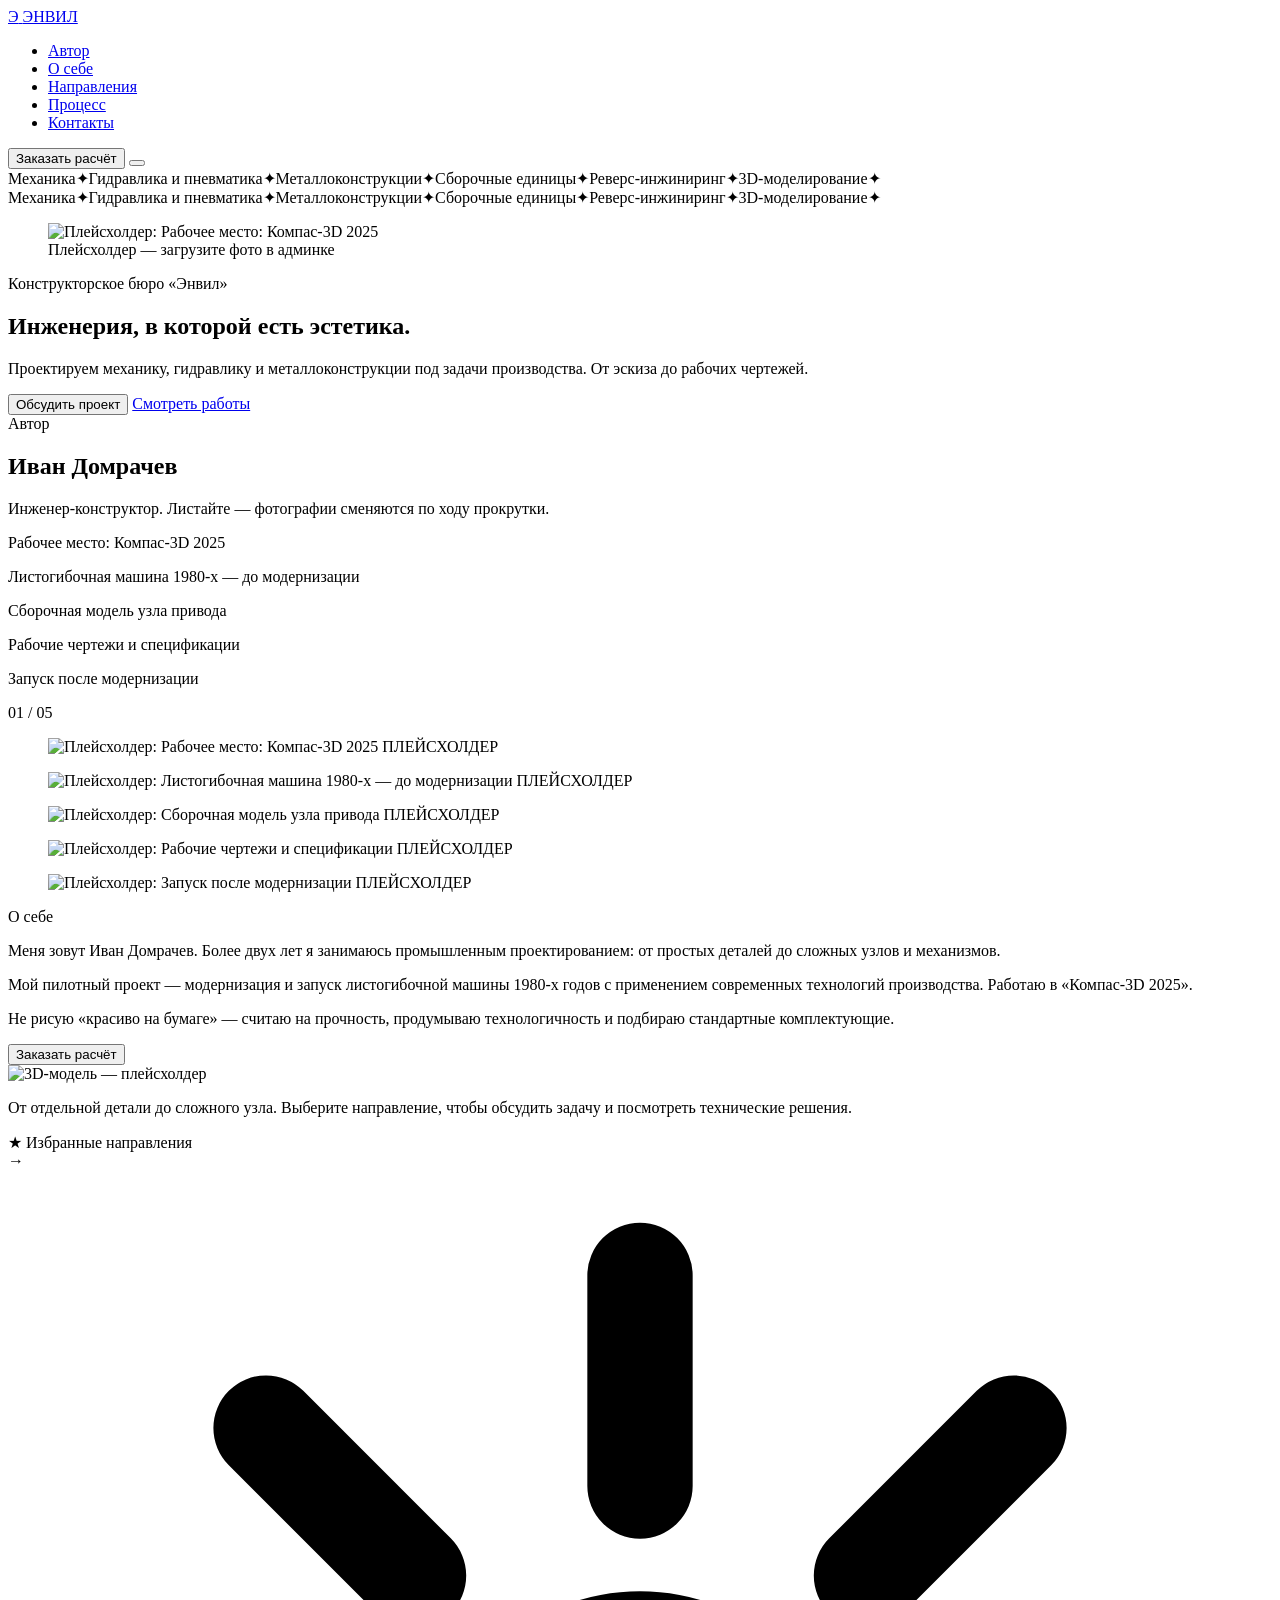
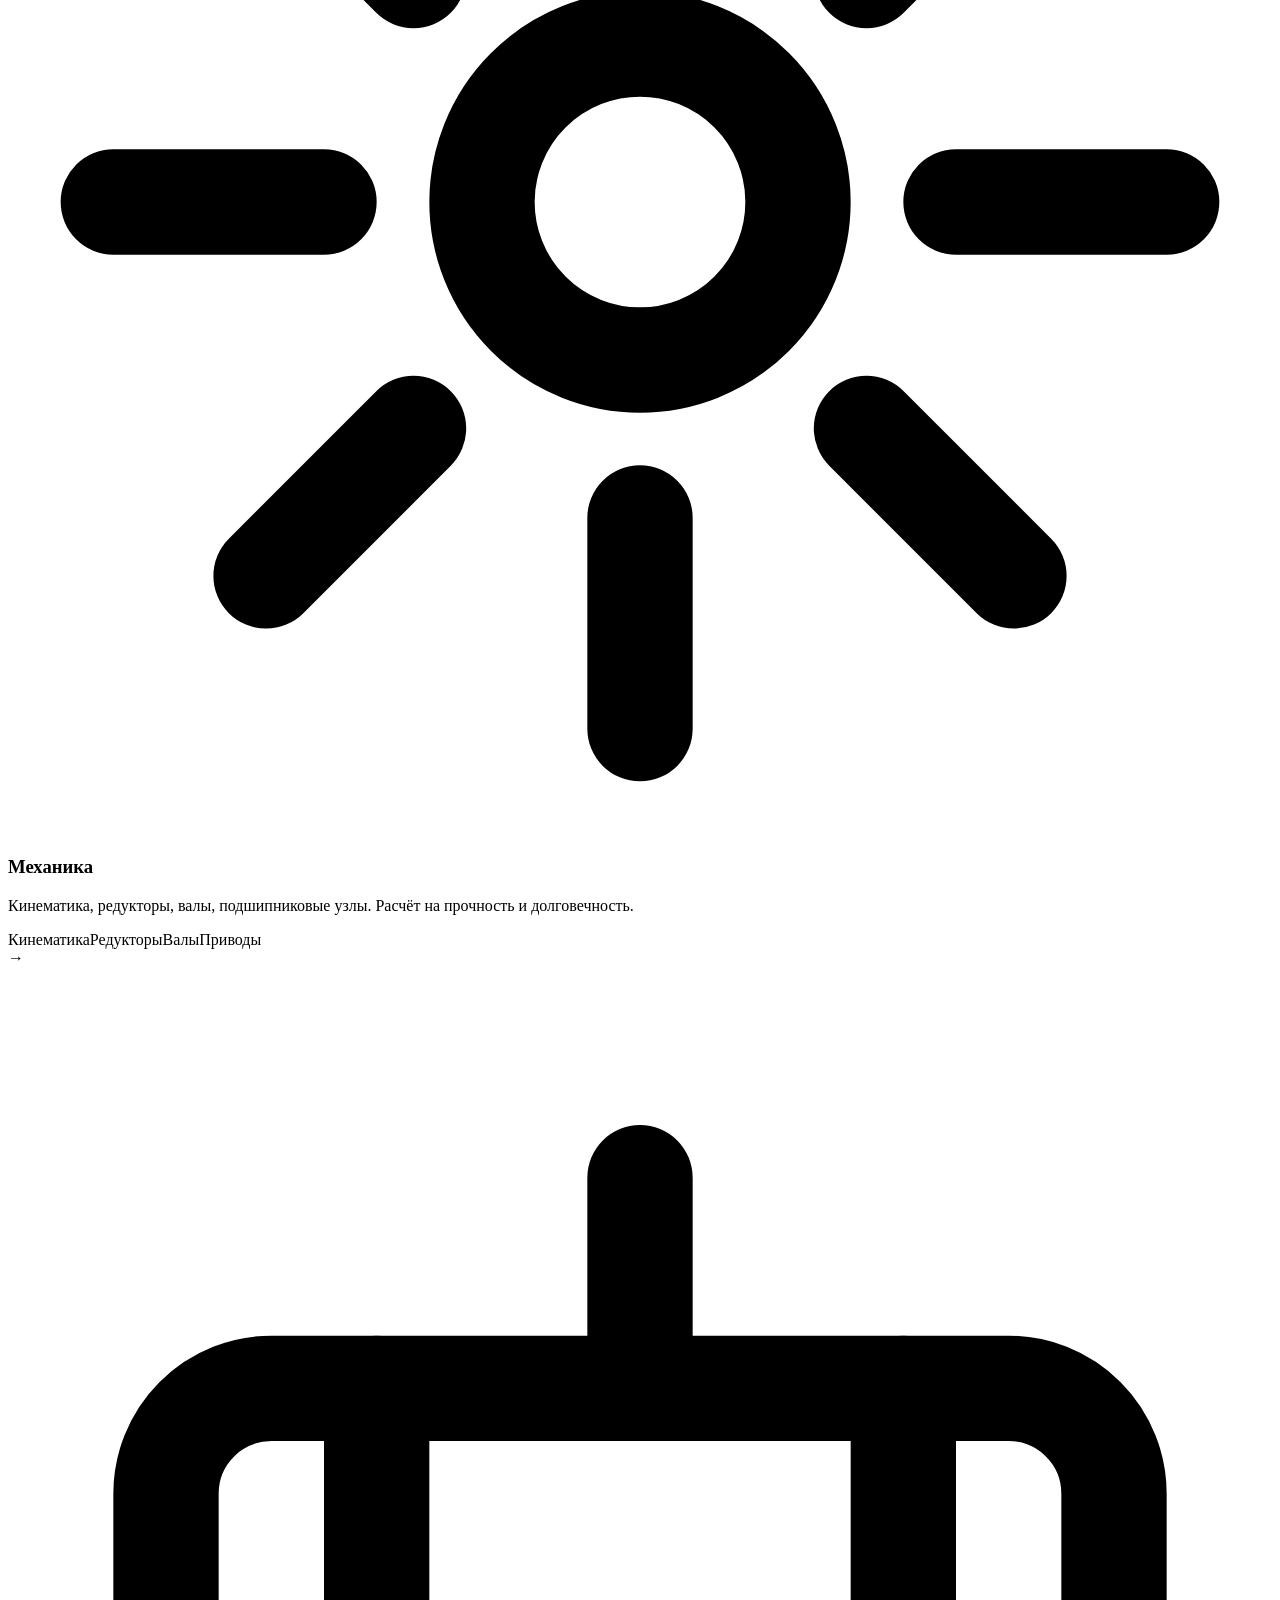
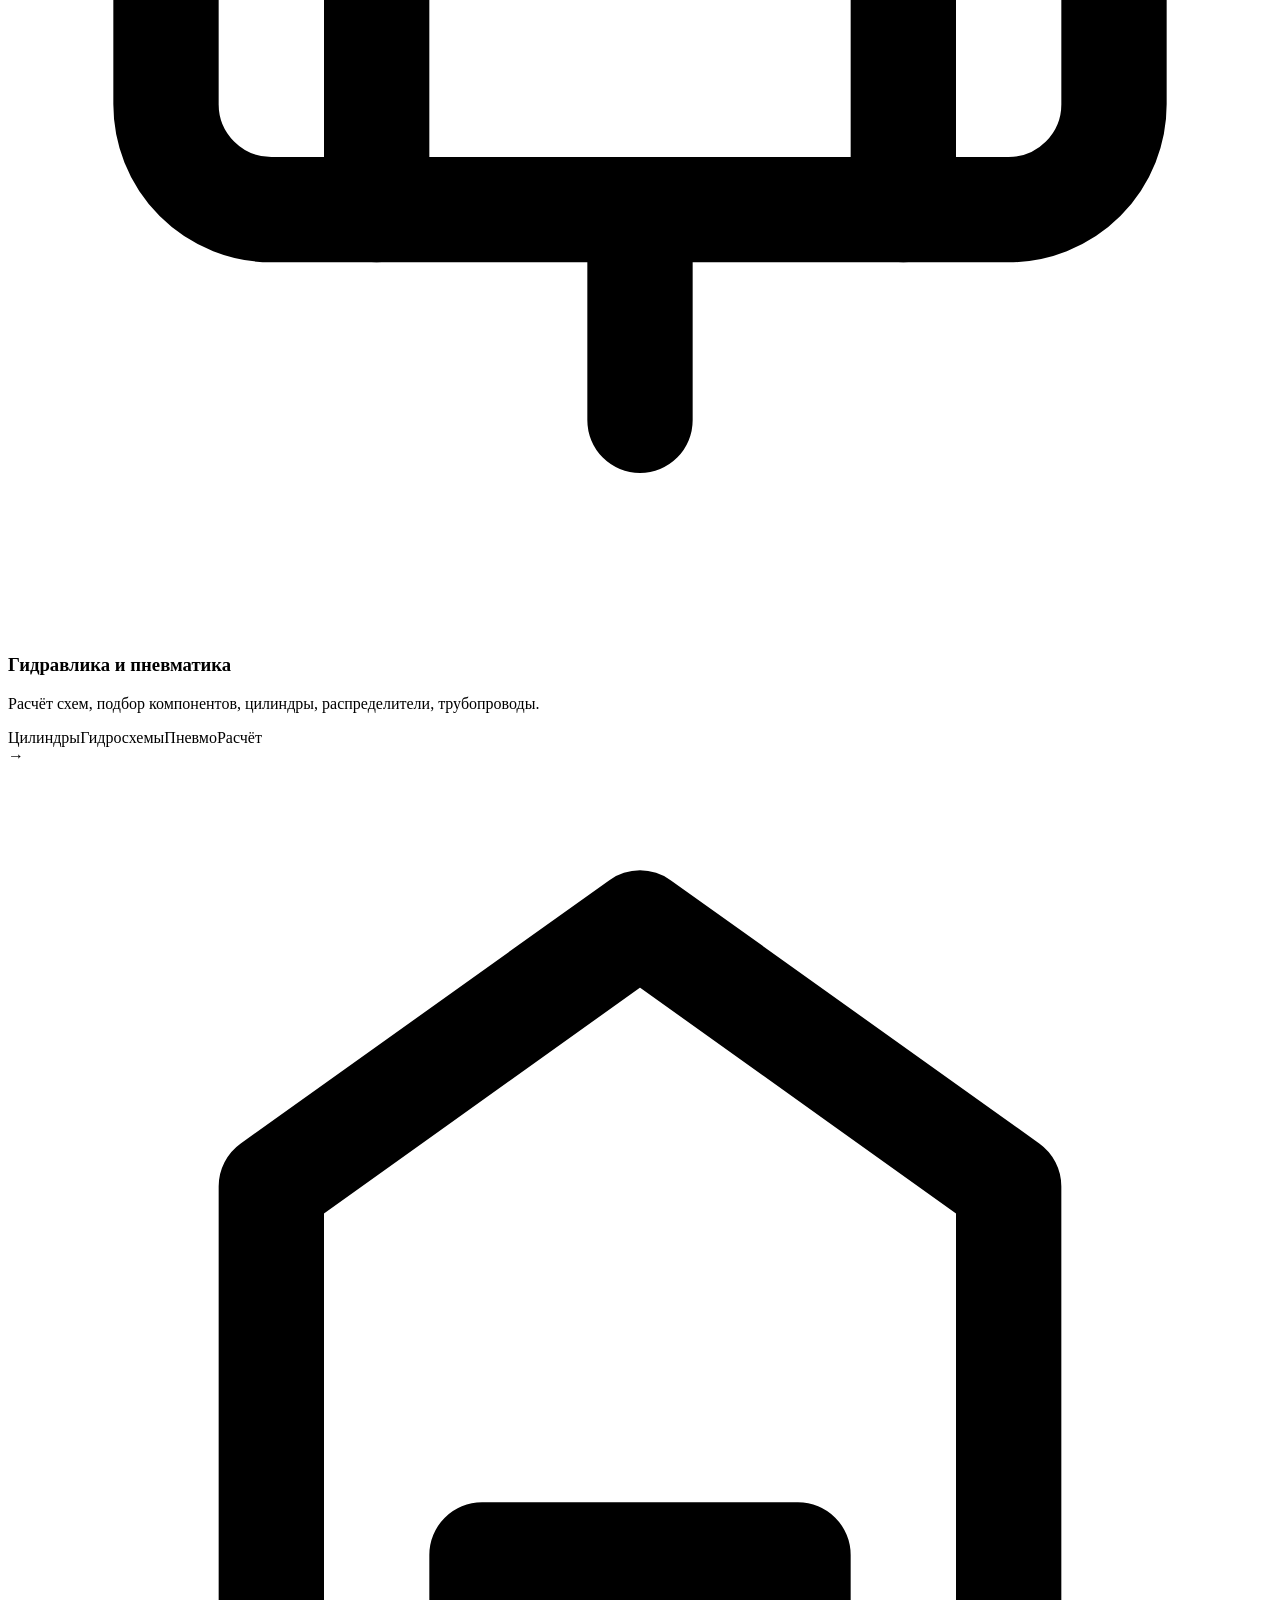
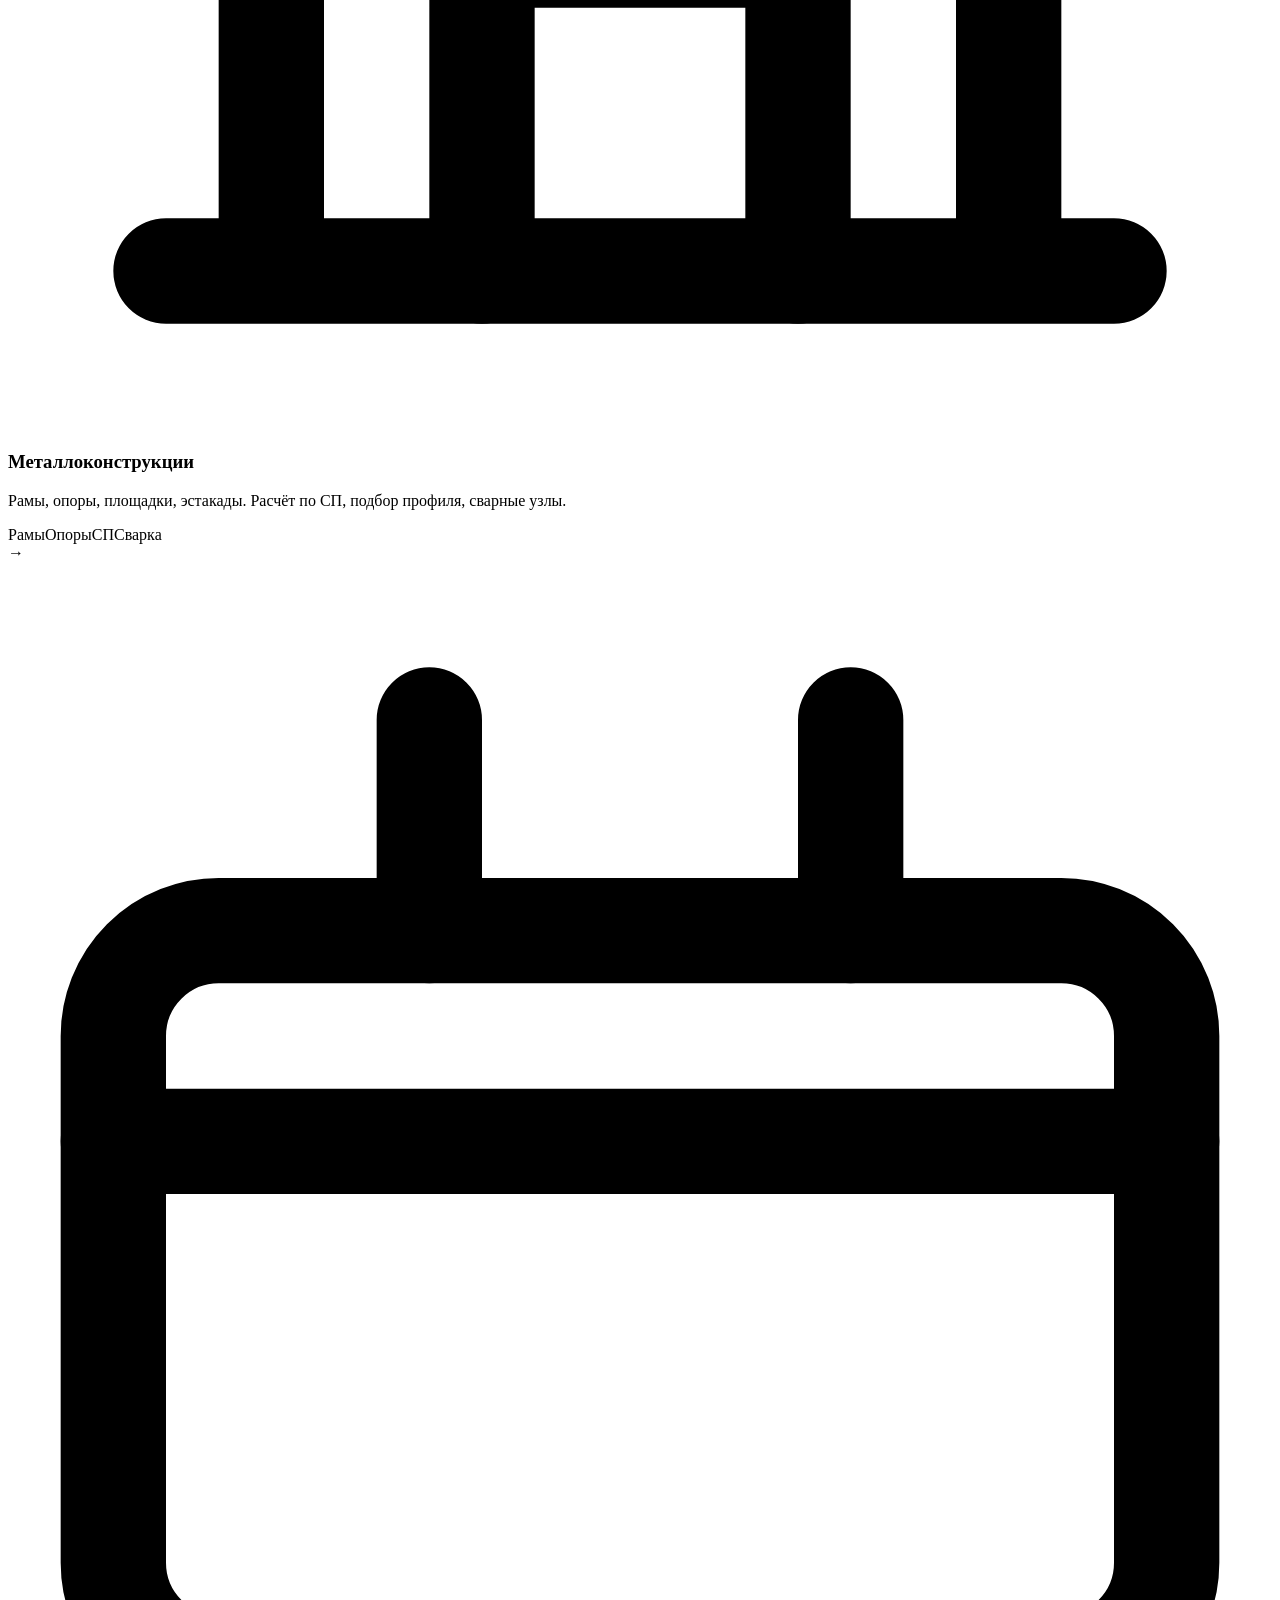
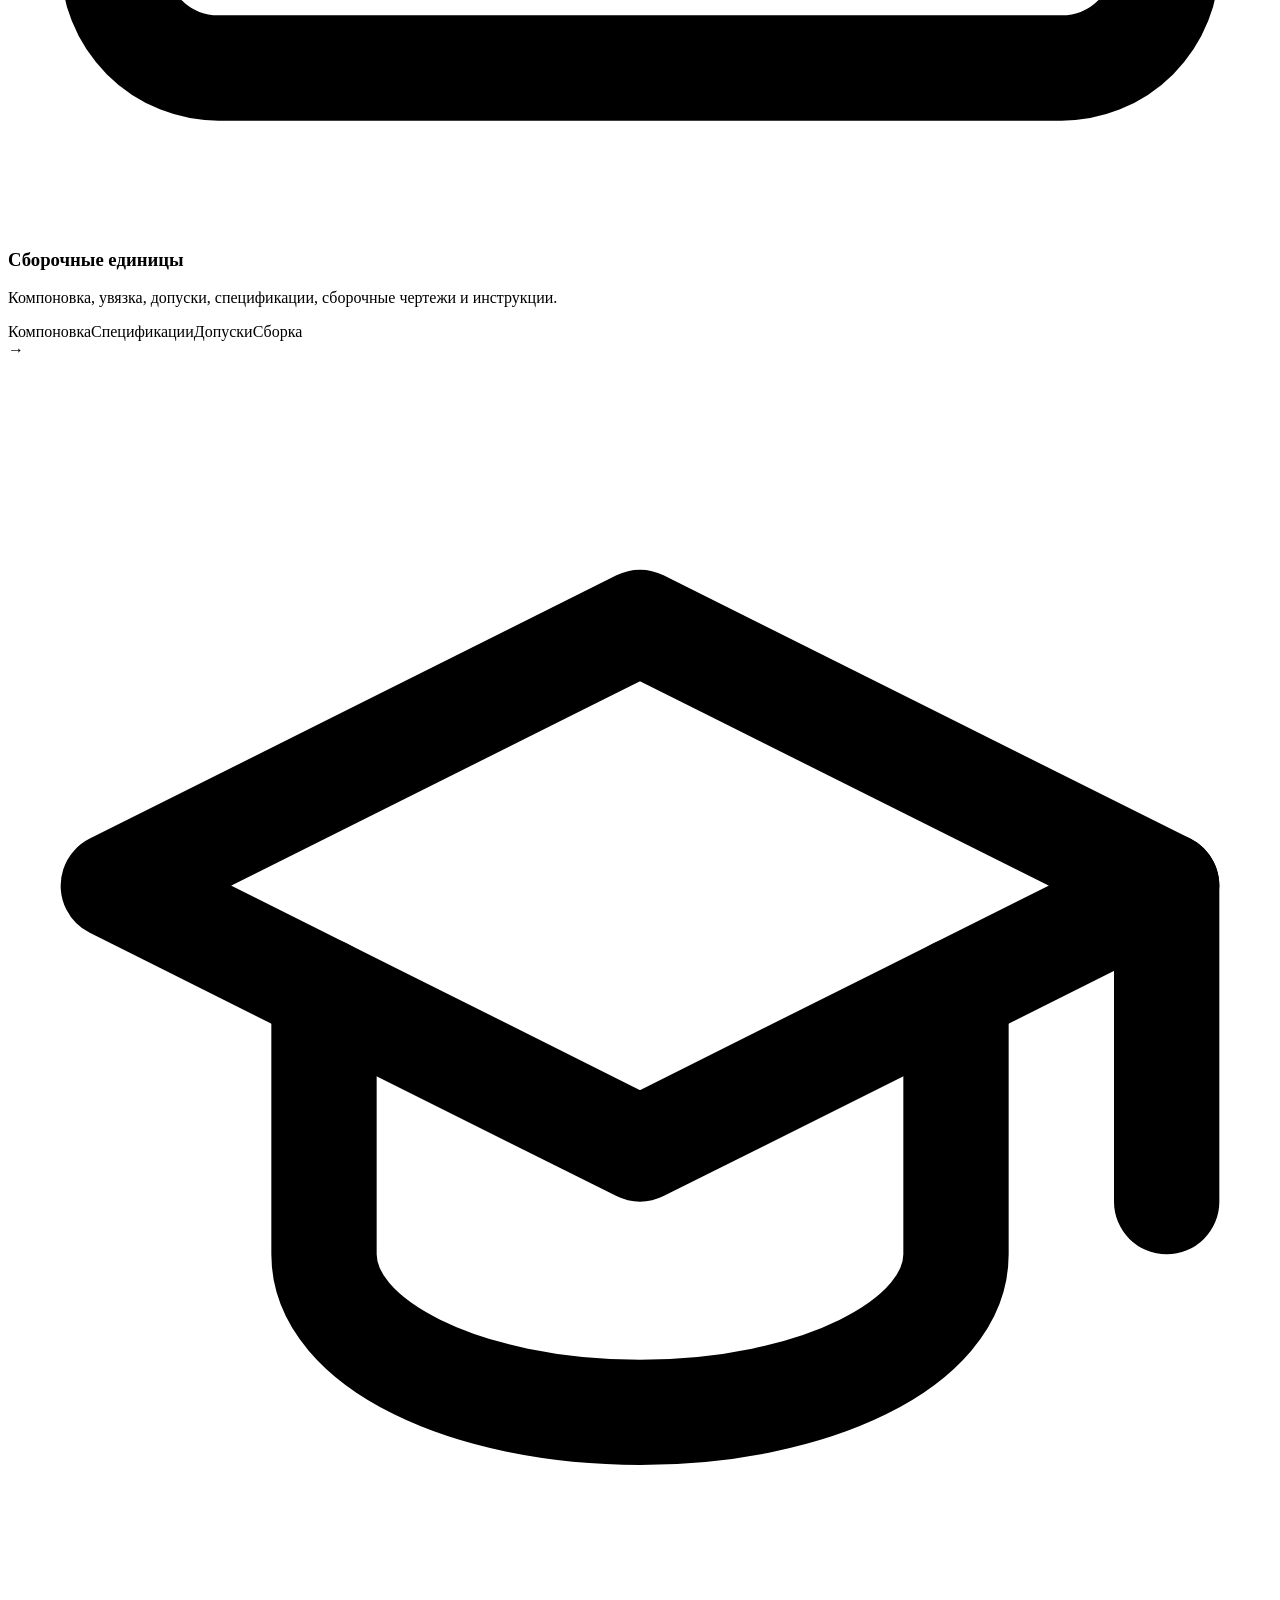
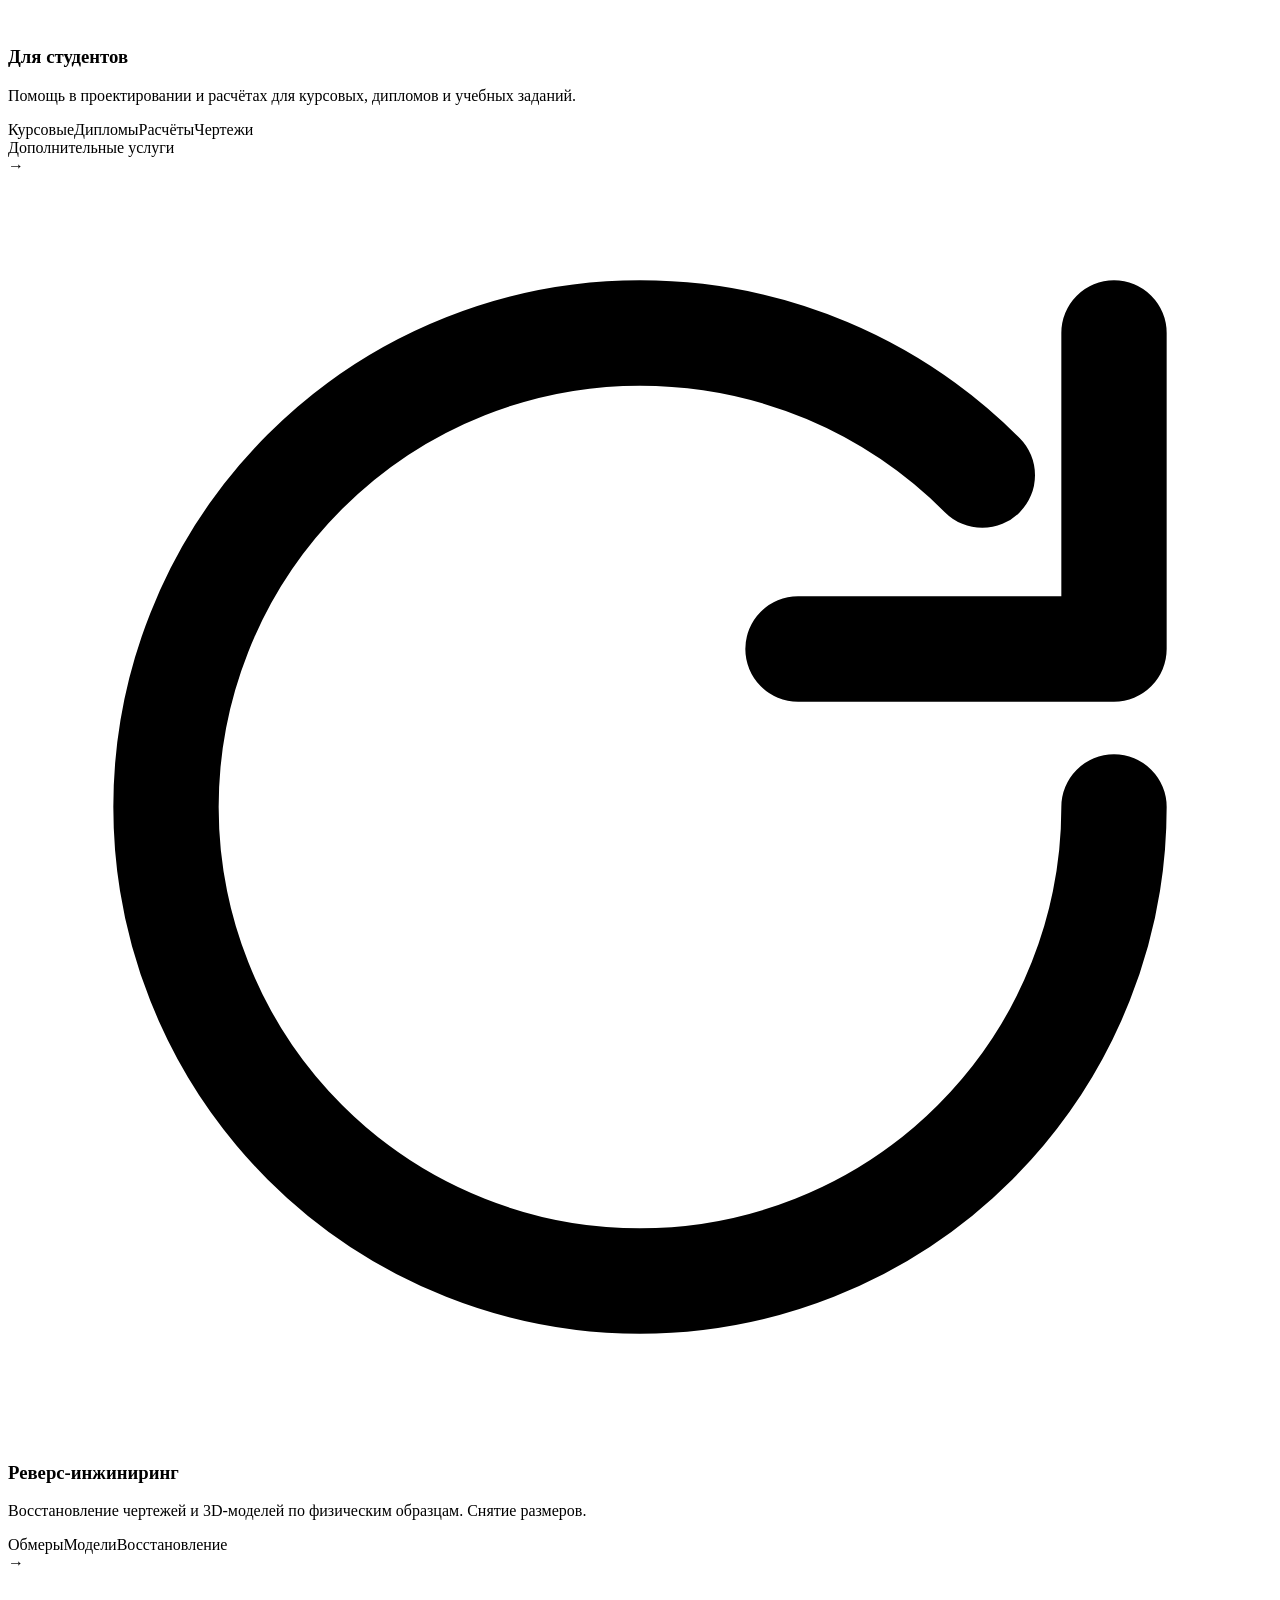
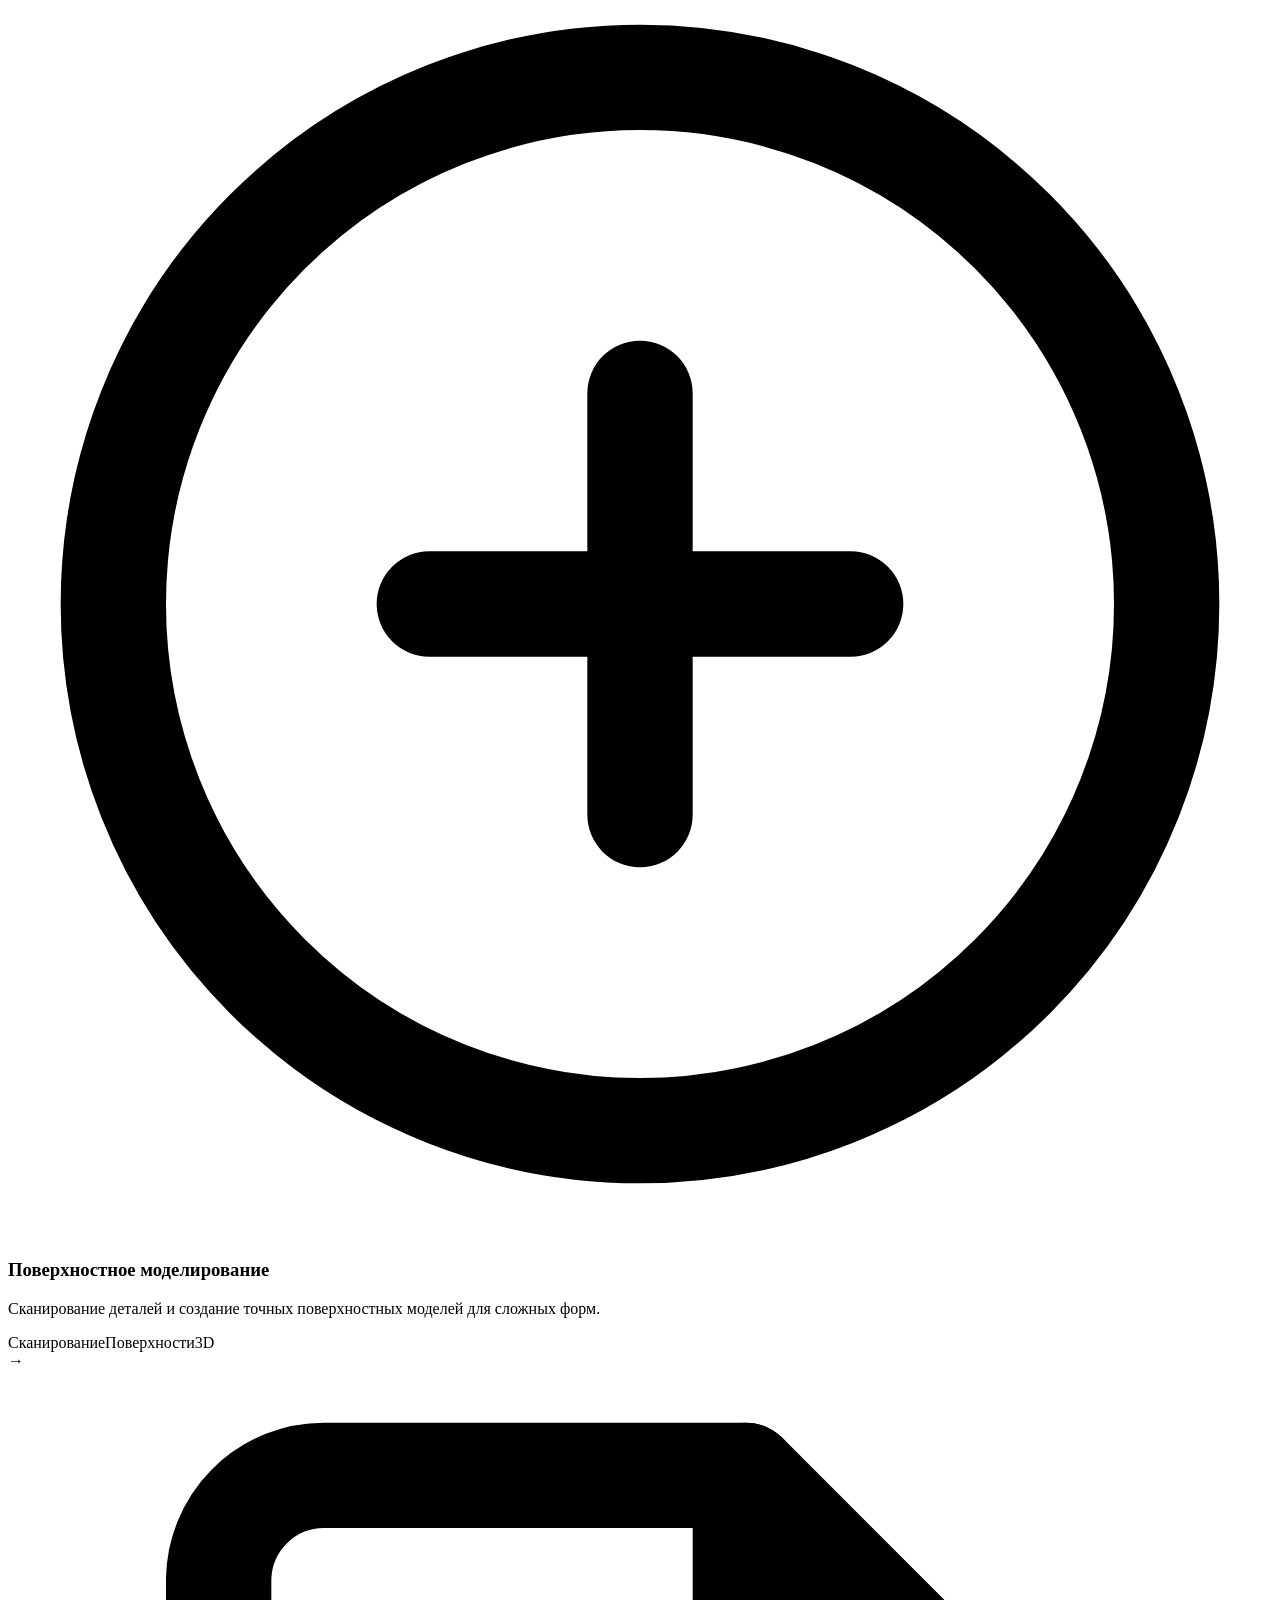
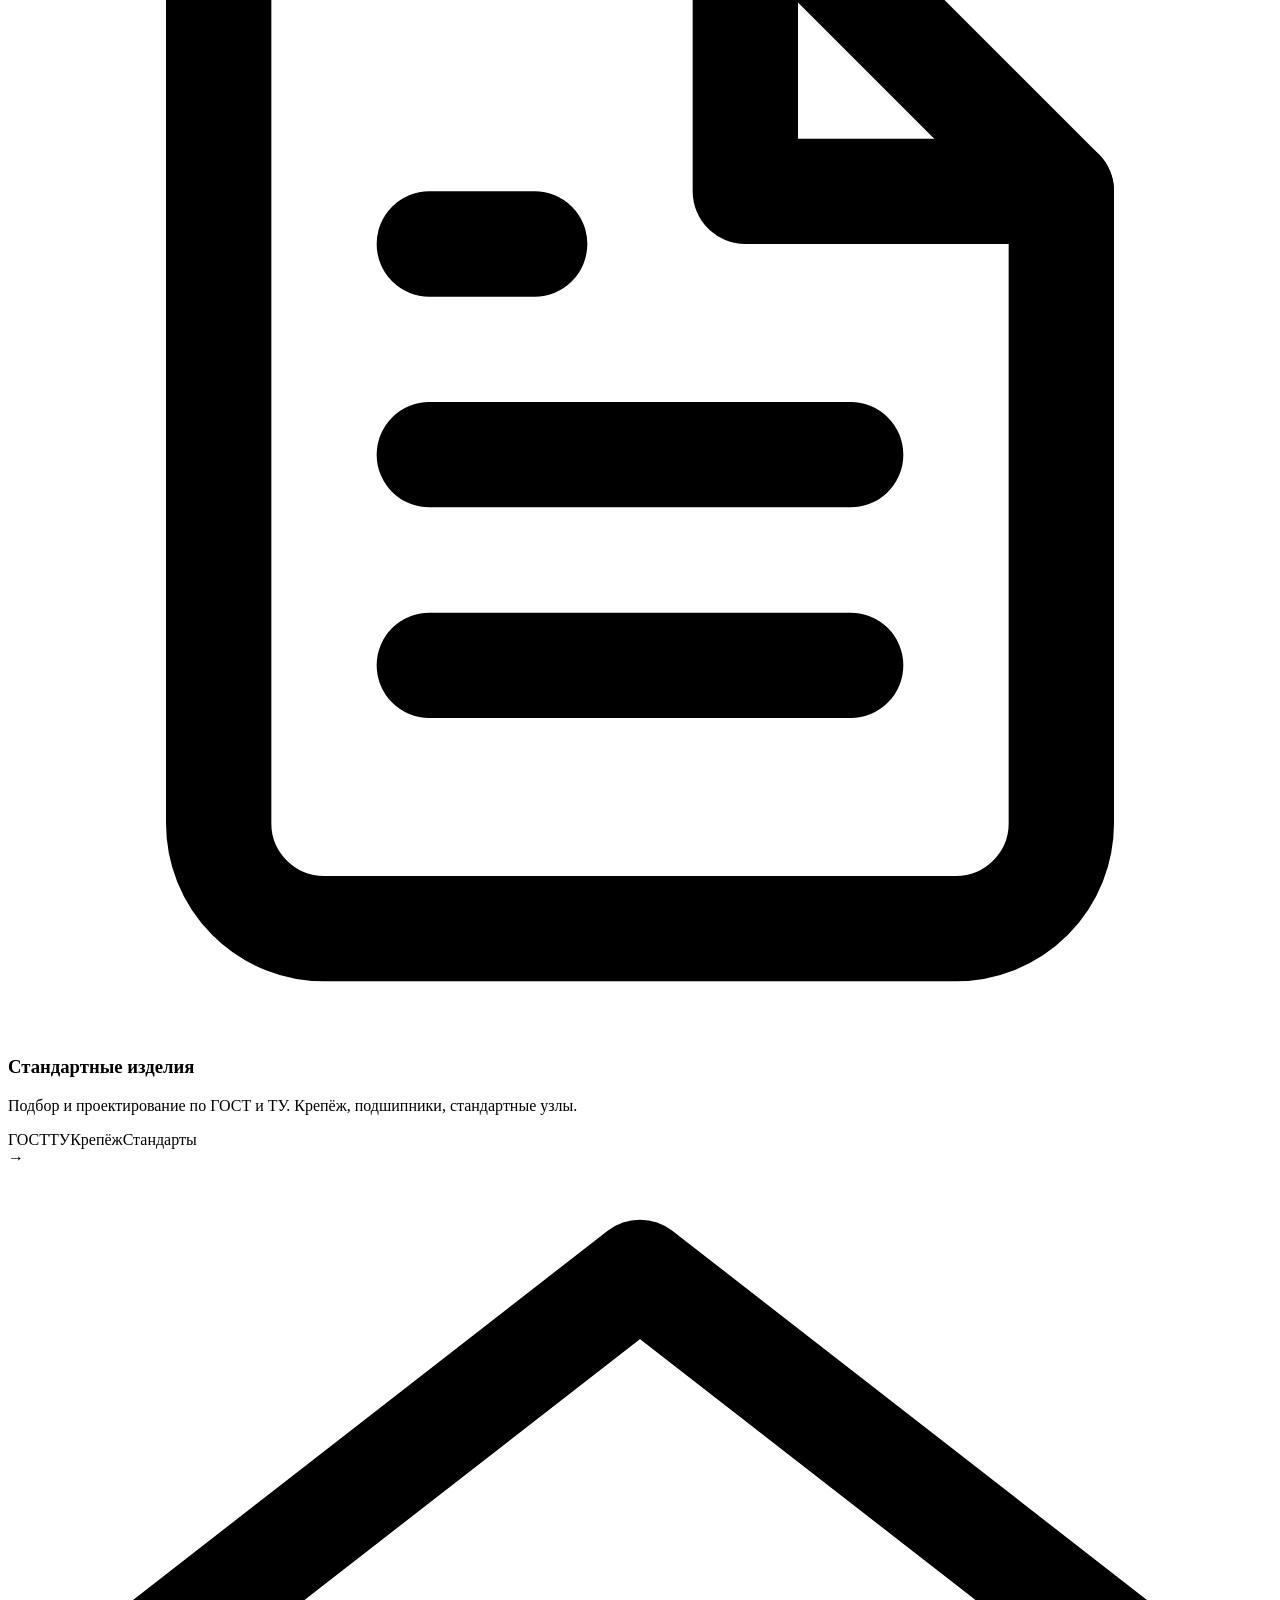
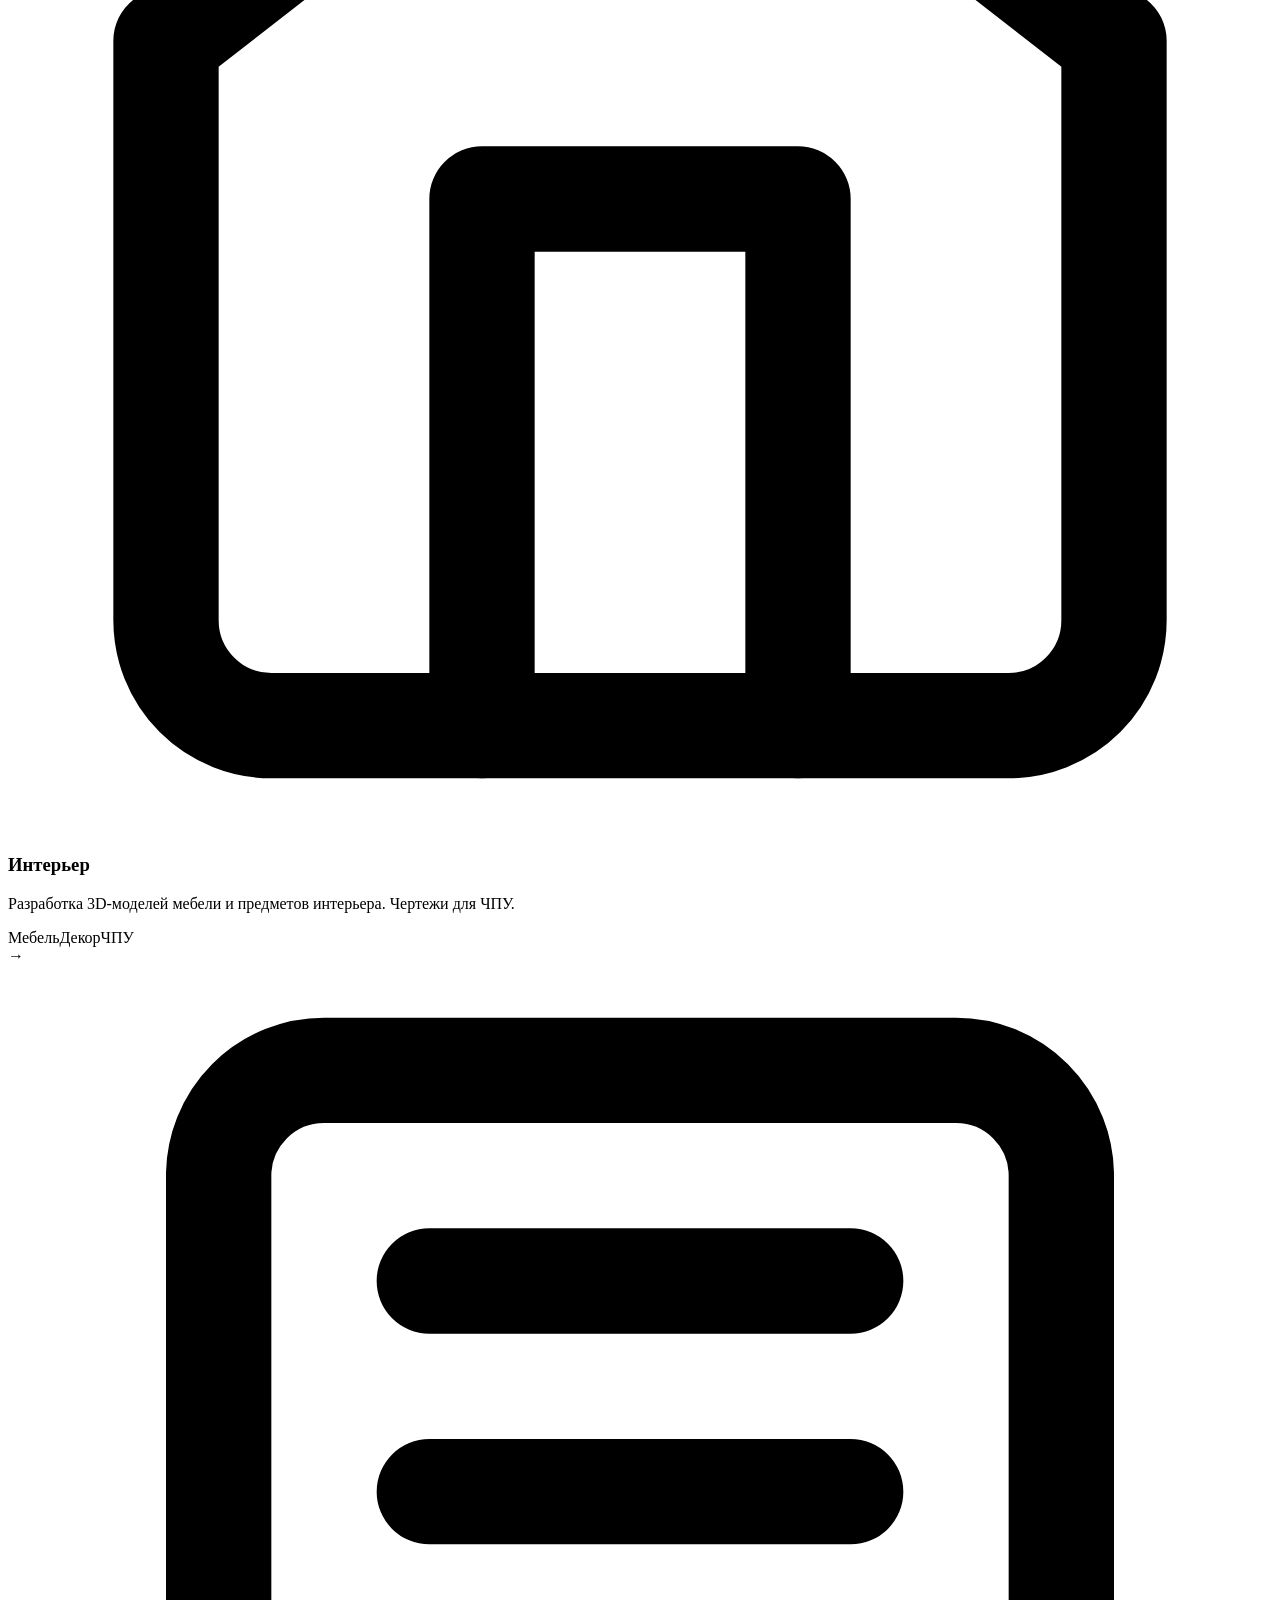
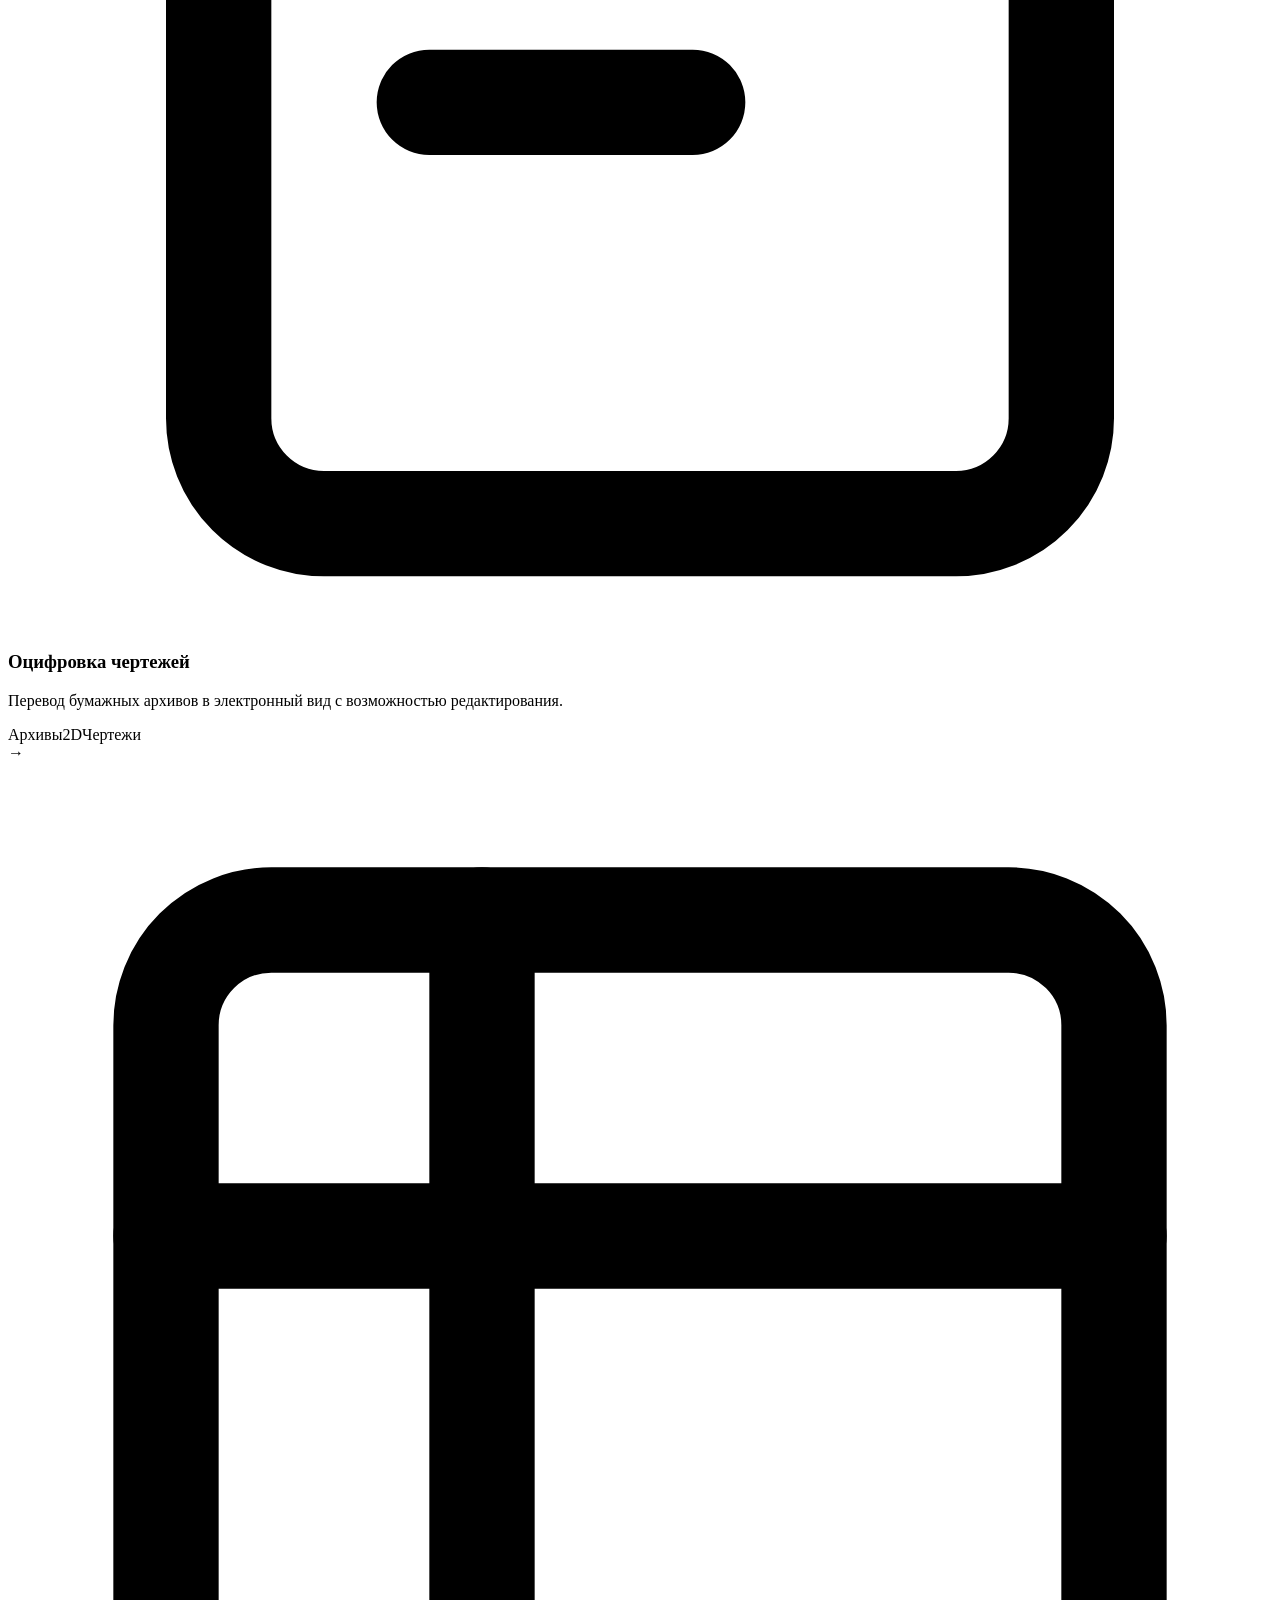
==== index.html @ 8d199edf "Load files" ====
<!DOCTYPE html>
<html lang="ru" class="no-anim">
<head>
<meta charset="UTF-8">
<meta name="viewport" content="width=device-width, initial-scale=1.0">
<title>Конструкторское бюро «Энвил» — Инженерия с эстетикой</title>
<meta name="description" content="Проектирование механики, гидравлики и металлоконструкций. От эскиза до рабочих чертежей. Компас-3D 2025.">
<link rel="canonical" href="https://kb-envil.ru/">
<meta property="og:type" content="website">
<meta property="og:locale" content="ru_RU">
<meta property="og:url" content="https://kb-envil.ru/">
<meta property="og:title" content="Конструкторское бюро «Энвил»">
<meta property="og:description" content="Механика, гидравлика, металлоконструкции — от эскиза до рабочих чертежей.">
<meta name="theme-color" content="#F8F5F0">
<script src="js/init.js"></script>

<link rel="preload" as="image" href="img/placeholder-1.webp" imagesrcset="img/placeholder-1-sm.webp 800w, img/placeholder-1.webp 1200w" imagesizes="(max-width: 1024px) 92vw, 46vw" fetchpriority="high">
<link rel="preload" as="font" type="font/woff2" href="fonts/playfair-display-cyrillic-wght-normal.woff2" crossorigin>
<link rel="preload" as="font" type="font/woff2" href="fonts/inter-cyrillic-wght-normal.woff2" crossorigin>
<link rel="icon" href="data:image/svg+xml,%3Csvg xmlns='http://www.w3.org/2000/svg' viewBox='0 0 32 32'%3E%3Crect width='32' height='32' rx='6' fill='%231A1817'/%3E%3Ctext x='16' y='23' font-size='20' text-anchor='middle' fill='%23F8F5F0' font-family='Georgia'%3E%D0%AD%3C/text%3E%3C/svg%3E">

<link rel="stylesheet" href="css/style.css">
</head>
<body>

<nav class="nav" id="nav" aria-label="Главное меню">
    <a href="#home" class="nav-logo">
        <span class="logo-mark" aria-hidden="true">Э</span>
        <span>ЭНВИЛ</span>
    </a>
    <ul class="nav-links" id="navLinks">
        <li><a href="#author">Автор</a></li>
        <li><a href="#about">О себе</a></li>
        <li><a href="#portfolio">Направления</a></li>
        <li><a href="#process">Процесс</a></li>
        <li><a href="#contacts">Контакты</a></li>
    </ul>
    <div class="nav-right">
        <button class="nav-cta" data-open-modal>Заказать<span class="long"> расчёт</span></button>
        <button class="nav-burger" id="navBurger" aria-label="Открыть меню" aria-expanded="false" aria-controls="navLinks"><span></span></button>
    </div>
</nav>

<!-- Бегущая строка -->
<div class="marquee-wrap">
    <div class="marquee-track">
        
        <div class="marquee-group" style="display:flex">
            <div class="marquee-item"><span>Механика</span><span class="star">✦</span></div>
            <div class="marquee-item"><span>Гидравлика и пневматика</span><span class="star">✦</span></div>
            <div class="marquee-item"><span>Металлоконструкции</span><span class="star">✦</span></div>
            <div class="marquee-item"><span>Сборочные единицы</span><span class="star">✦</span></div>
            <div class="marquee-item"><span>Реверс-инжиниринг</span><span class="star">✦</span></div>
            <div class="marquee-item"><span>3D-моделирование</span><span class="star">✦</span></div>
        </div>
        
        <div class="marquee-group" style="display:flex" aria-hidden="true">
            <div class="marquee-item"><span>Механика</span><span class="star">✦</span></div>
            <div class="marquee-item"><span>Гидравлика и пневматика</span><span class="star">✦</span></div>
            <div class="marquee-item"><span>Металлоконструкции</span><span class="star">✦</span></div>
            <div class="marquee-item"><span>Сборочные единицы</span><span class="star">✦</span></div>
            <div class="marquee-item"><span>Реверс-инжиниринг</span><span class="star">✦</span></div>
            <div class="marquee-item"><span>3D-моделирование</span><span class="star">✦</span></div>
        </div>
        
    </div>
</div>

<main>
<!-- ============ HERO ============ -->
<section class="hero container" id="home">
    <figure class="hero-visual" id="heroVisual">
        <img src="img/placeholder-1.webp" srcset="img/placeholder-1-sm.webp 800w, img/placeholder-1.webp 1200w" sizes="(max-width: 1024px) 92vw, 46vw" alt="Плейсхолдер: Рабочее место: Компас-3D 2025"
             width="1200" height="1500"
             fetchpriority="high" decoding="async">
        <figcaption>Плейсхолдер — загрузите фото в админке</figcaption>
    </figure>
    <div class="hero-content">
        <span class="eyebrow hero-eyebrow">Конструкторское бюро «Энвил»</span>
        <h1 class="hero-title" id="heroTitle">
            <span class="line"><span class="line-inner">Инженерия,</span></span>
            <span class="line"><span class="line-inner">в которой есть</span></span>
            <span class="line"><span class="line-inner accent">эстетика.</span></span>
        </h1>
        <p class="hero-subtitle">Проектируем механику, гидравлику и металлоконструкции под задачи производства. От эскиза до рабочих чертежей.</p>
        <div class="hero-btns">
            <button class="btn btn-primary" data-open-modal>Обсудить проект</button>
            <a href="#portfolio" class="btn btn-ghost">Смотреть работы</a>
        </div>
    </div>
</section>

<!-- ============ СКРОЛЛ-ГАЛЕРЕЯ АВТОРА (данные: AuthorPhoto) ============ -->
<section class="gallery" id="author" aria-label="Фотографии автора" data-photos="5">
    <div class="gallery-pin container">
        <div class="gallery-info">
            <span class="eyebrow">Автор</span>
            <h2 class="section-title">Иван Домрачев</h2>
            <p class="gallery-lead">Инженер-конструктор. Листайте — фотографии сменяются по ходу прокрутки.</p>
            <div class="gallery-captions" aria-live="polite">
                <p class="gallery-caption">Рабочее место: Компас-3D 2025</p><p class="gallery-caption">Листогибочная машина 1980-х — до модернизации</p><p class="gallery-caption">Сборочная модель узла привода</p><p class="gallery-caption">Рабочие чертежи и спецификации</p><p class="gallery-caption">Запуск после модернизации</p>
            </div>
            <div class="gallery-meta" aria-hidden="true">
                <span class="gallery-counter"><span class="current">01</span><span class="total"> / 05</span></span>
                <span class="gallery-progress"><i></i></span>
            </div>
        </div>
        <div class="gallery-stage">
            
            <figure class="gallery-slide">
                <img src="img/placeholder-1.webp" srcset="img/placeholder-1-sm.webp 800w, img/placeholder-1.webp 1200w" sizes="(max-width: 900px) 92vw, 52vw" alt="Плейсхолдер: Рабочее место: Компас-3D 2025" width="1200" height="1500" loading="lazy" decoding="async">
                <span class="ph-badge">ПЛЕЙСХОЛДЕР</span>
            </figure>
            
            <figure class="gallery-slide">
                <img src="img/placeholder-2.webp" srcset="img/placeholder-2-sm.webp 800w, img/placeholder-2.webp 1200w" sizes="(max-width: 900px) 92vw, 52vw" alt="Плейсхолдер: Листогибочная машина 1980-х — до модернизации" width="1200" height="1500" loading="lazy" decoding="async">
                <span class="ph-badge">ПЛЕЙСХОЛДЕР</span>
            </figure>
            
            <figure class="gallery-slide">
                <img src="img/placeholder-3.webp" srcset="img/placeholder-3-sm.webp 800w, img/placeholder-3.webp 1200w" sizes="(max-width: 900px) 92vw, 52vw" alt="Плейсхолдер: Сборочная модель узла привода" width="1200" height="1500" loading="lazy" decoding="async">
                <span class="ph-badge">ПЛЕЙСХОЛДЕР</span>
            </figure>
            
            <figure class="gallery-slide">
                <img src="img/placeholder-4.webp" srcset="img/placeholder-4-sm.webp 800w, img/placeholder-4.webp 1200w" sizes="(max-width: 900px) 92vw, 52vw" alt="Плейсхолдер: Рабочие чертежи и спецификации" width="1200" height="1500" loading="lazy" decoding="async">
                <span class="ph-badge">ПЛЕЙСХОЛДЕР</span>
            </figure>
            
            <figure class="gallery-slide">
                <img src="img/placeholder-5.webp" srcset="img/placeholder-5-sm.webp 800w, img/placeholder-5.webp 1200w" sizes="(max-width: 900px) 92vw, 52vw" alt="Плейсхолдер: Запуск после модернизации" width="1200" height="1500" loading="lazy" decoding="async">
                <span class="ph-badge">ПЛЕЙСХОЛДЕР</span>
            </figure>
            
        </div>
    </div>
</section>

<!-- ============ О СЕБЕ ============ -->
<div class="about-wrap">
<section class="about-section container" id="about">
    <div class="about-text" data-reveal>
        <span class="eyebrow">О себе</span>
        <p>Меня зовут Иван Домрачев. Более двух лет я занимаюсь промышленным проектированием: от простых деталей до сложных узлов и механизмов.</p>
        <p>Мой пилотный проект — модернизация и запуск листогибочной машины 1980-х годов с применением современных технологий производства. Работаю в «Компас-3D 2025».</p>
        <p>Не рисую «красиво на бумаге» — считаю на прочность, продумываю технологичность и подбираю стандартные комплектующие.</p>
        <button class="btn btn-primary" data-open-modal>Заказать расчёт</button>
    </div>
    <div class="about-image" data-reveal>
        <img src="img/about-placeholder.webp" srcset="img/about-placeholder-sm.webp 600w, img/about-placeholder.webp 1000w" sizes="(max-width: 1024px) 92vw, 46vw" alt="3D-модель — плейсхолдер" width="1000" height="1200" loading="lazy" decoding="async">
    </div>
</section>
</div>

<!-- ============ НАПРАВЛЕНИЯ / ПОРТФОЛИО ============ -->
<section class="portfolio-section container" id="portfolio">
    <header class="portfolio-header" data-reveal>
        <p>От отдельной детали до сложного узла. Выберите направление, чтобы обсудить задачу и посмотреть технические решения.</p>
    </header>

    <span class="portfolio-subtitle" data-reveal>★ Избранные направления</span>
    <div class="featured-grid">
        <div class="featured-card large" role="button" tabindex="0" data-open-modal data-topic="Механика" data-reveal>
    <span class="category-arrow" aria-hidden="true">→</span>
    <div class="category-icon" aria-hidden="true">
        <svg viewBox="0 0 24 24" fill="none" stroke="currentColor" stroke-width="2" stroke-linecap="round" stroke-linejoin="round">
        <circle cx="12" cy="12" r="3"/><path d="M12 2v4M12 18v4M2 12h4M18 12h4M4.9 4.9l2.8 2.8M16.3 16.3l2.8 2.8M4.9 19.1l2.8-2.8M16.3 7.7l2.8-2.8"/>
        
        </svg>
    </div>
    <h3>Механика</h3>
    <p>Кинематика, редукторы, валы, подшипниковые узлы. Расчёт на прочность и долговечность.</p>
    <div class="category-tags"><span>Кинематика</span><span>Редукторы</span><span>Валы</span><span>Приводы</span></div>
</div>

        <div class="featured-card large" role="button" tabindex="0" data-open-modal data-topic="Гидравлика и пневматика" data-reveal>
    <span class="category-arrow" aria-hidden="true">→</span>
    <div class="category-icon" aria-hidden="true">
        <svg viewBox="0 0 24 24" fill="none" stroke="currentColor" stroke-width="2" stroke-linecap="round" stroke-linejoin="round">
        <rect x="3" y="8" width="18" height="8" rx="2"/><path d="M7 8v8M17 8v8M12 4v4M12 16v4"/>
        
        </svg>
    </div>
    <h3>Гидравлика и пневматика</h3>
    <p>Расчёт схем, подбор компонентов, цилиндры, распределители, трубопроводы.</p>
    <div class="category-tags"><span>Цилиндры</span><span>Гидросхемы</span><span>Пневмо</span><span>Расчёт</span></div>
</div>

        <div class="featured-card small" role="button" tabindex="0" data-open-modal data-topic="Металлоконструкции" data-reveal>
    <span class="category-arrow" aria-hidden="true">→</span>
    <div class="category-icon" aria-hidden="true">
        <svg viewBox="0 0 24 24" fill="none" stroke="currentColor" stroke-width="2" stroke-linecap="round" stroke-linejoin="round">
        <path d="M3 21h18M5 21V8l7-5 7 5v13"/><path d="M9 21v-6h6v6"/>
        
        </svg>
    </div>
    <h3>Металлоконструкции</h3>
    <p>Рамы, опоры, площадки, эстакады. Расчёт по СП, подбор профиля, сварные узлы.</p>
    <div class="category-tags"><span>Рамы</span><span>Опоры</span><span>СП</span><span>Сварка</span></div>
</div>

        <div class="featured-card small" role="button" tabindex="0" data-open-modal data-topic="Сборочные единицы" data-reveal>
    <span class="category-arrow" aria-hidden="true">→</span>
    <div class="category-icon" aria-hidden="true">
        <svg viewBox="0 0 24 24" fill="none" stroke="currentColor" stroke-width="2" stroke-linecap="round" stroke-linejoin="round">
        <rect x="2" y="7" width="20" height="14" rx="2"/><path d="M16 3v4M8 3v4M2 11h20"/>
        
        </svg>
    </div>
    <h3>Сборочные единицы</h3>
    <p>Компоновка, увязка, допуски, спецификации, сборочные чертежи и инструкции.</p>
    <div class="category-tags"><span>Компоновка</span><span>Спецификации</span><span>Допуски</span><span>Сборка</span></div>
</div>

        <div class="featured-card small" role="button" tabindex="0" data-open-modal data-topic="Для студентов" data-reveal>
    <span class="category-arrow" aria-hidden="true">→</span>
    <div class="category-icon" aria-hidden="true">
        <svg viewBox="0 0 24 24" fill="none" stroke="currentColor" stroke-width="2" stroke-linecap="round" stroke-linejoin="round">
        <path d="M22 10L12 5 2 10l10 5 10-5z"/><path d="M6 12v5c0 1.7 2.7 3 6 3s6-1.3 6-3v-5M22 10v6"/>
        
        </svg>
    </div>
    <h3>Для студентов</h3>
    <p>Помощь в проектировании и расчётах для курсовых, дипломов и учебных заданий.</p>
    <div class="category-tags"><span>Курсовые</span><span>Дипломы</span><span>Расчёты</span><span>Чертежи</span></div>
</div>

    </div>

    <span class="portfolio-subtitle" data-reveal id="services">Дополнительные услуги</span>
    <div class="additional-grid">
        <div class="additional-card" role="button" tabindex="0" data-open-modal data-topic="Реверс-инжиниринг" data-reveal>
    <span class="category-arrow" aria-hidden="true">→</span>
    <div class="category-icon" aria-hidden="true">
        <svg viewBox="0 0 24 24" fill="none" stroke="currentColor" stroke-width="2" stroke-linecap="round" stroke-linejoin="round">
        <path d="M21 12a9 9 0 1 1-9-9c2.5 0 4.8 1 6.5 2.7"/><path d="M21 3v6h-6"/>
        
        </svg>
    </div>
    <h3>Реверс-инжиниринг</h3>
    <p>Восстановление чертежей и 3D-моделей по физическим образцам. Снятие размеров.</p>
    <div class="category-tags"><span>Обмеры</span><span>Модели</span><span>Восстановление</span></div>
</div>

        <div class="additional-card" role="button" tabindex="0" data-open-modal data-topic="Поверхностное моделирование" data-reveal>
    <span class="category-arrow" aria-hidden="true">→</span>
    <div class="category-icon" aria-hidden="true">
        <svg viewBox="0 0 24 24" fill="none" stroke="currentColor" stroke-width="2" stroke-linecap="round" stroke-linejoin="round">
        <circle cx="12" cy="12" r="10"/><path d="M8 12h8M12 8v8"/>
        
        </svg>
    </div>
    <h3>Поверхностное моделирование</h3>
    <p>Сканирование деталей и создание точных поверхностных моделей для сложных форм.</p>
    <div class="category-tags"><span>Сканирование</span><span>Поверхности</span><span>3D</span></div>
</div>

        <div class="additional-card" role="button" tabindex="0" data-open-modal data-topic="Стандартные изделия" data-reveal>
    <span class="category-arrow" aria-hidden="true">→</span>
    <div class="category-icon" aria-hidden="true">
        <svg viewBox="0 0 24 24" fill="none" stroke="currentColor" stroke-width="2" stroke-linecap="round" stroke-linejoin="round">
        <path d="M14 2H6a2 2 0 0 0-2 2v16a2 2 0 0 0 2 2h12a2 2 0 0 0 2-2V8z"/><path d="M14 2v6h6M16 13H8M16 17H8M10 9H8"/>
        
        </svg>
    </div>
    <h3>Стандартные изделия</h3>
    <p>Подбор и проектирование по ГОСТ и ТУ. Крепёж, подшипники, стандартные узлы.</p>
    <div class="category-tags"><span>ГОСТ</span><span>ТУ</span><span>Крепёж</span><span>Стандарты</span></div>
</div>

        <div class="additional-card" role="button" tabindex="0" data-open-modal data-topic="Интерьер" data-reveal>
    <span class="category-arrow" aria-hidden="true">→</span>
    <div class="category-icon" aria-hidden="true">
        <svg viewBox="0 0 24 24" fill="none" stroke="currentColor" stroke-width="2" stroke-linecap="round" stroke-linejoin="round">
        <path d="M3 9l9-7 9 7v11a2 2 0 0 1-2 2H5a2 2 0 0 1-2-2z"/><path d="M9 22V12h6v10"/>
        
        </svg>
    </div>
    <h3>Интерьер</h3>
    <p>Разработка 3D-моделей мебели и предметов интерьера. Чертежи для ЧПУ.</p>
    <div class="category-tags"><span>Мебель</span><span>Декор</span><span>ЧПУ</span></div>
</div>

        <div class="additional-card" role="button" tabindex="0" data-open-modal data-topic="Оцифровка чертежей" data-reveal>
    <span class="category-arrow" aria-hidden="true">→</span>
    <div class="category-icon" aria-hidden="true">
        <svg viewBox="0 0 24 24" fill="none" stroke="currentColor" stroke-width="2" stroke-linecap="round" stroke-linejoin="round">
        <rect x="4" y="2" width="16" height="20" rx="2"/><path d="M8 6h8M8 10h8M8 14h5"/>
        
        </svg>
    </div>
    <h3>Оцифровка чертежей</h3>
    <p>Перевод бумажных архивов в электронный вид с возможностью редактирования.</p>
    <div class="category-tags"><span>Архивы</span><span>2D</span><span>Чертежи</span></div>
</div>

        <div class="additional-card" role="button" tabindex="0" data-open-modal data-topic="Планировка участков" data-reveal>
    <span class="category-arrow" aria-hidden="true">→</span>
    <div class="category-icon" aria-hidden="true">
        <svg viewBox="0 0 24 24" fill="none" stroke="currentColor" stroke-width="2" stroke-linecap="round" stroke-linejoin="round">
        <rect x="3" y="3" width="18" height="18" rx="2"/><path d="M3 9h18M9 3v18"/>
        
        </svg>
    </div>
    <h3>Планировка участков</h3>
    <p>Проектирование производственных и сборочных участков с учётом логистики.</p>
    <div class="category-tags"><span>Логистика</span><span>Заводы</span><span>Оптимизация</span></div>
</div>

        <div class="additional-card" role="button" tabindex="0" data-open-modal data-topic="3D-моделирование для печати" data-reveal>
    <span class="category-arrow" aria-hidden="true">→</span>
    <div class="category-icon" aria-hidden="true">
        <svg viewBox="0 0 24 24" fill="none" stroke="currentColor" stroke-width="2" stroke-linecap="round" stroke-linejoin="round">
        <path d="M12 2l9 4.9V17L12 22l-9-4.9V7z"/><path d="M12 22V12M12 12L3 7M12 12l9-5"/>
        
        </svg>
    </div>
    <h3>3D-моделирование для печати</h3>
    <p>Подготовка моделей для FDM/SLA печати, оптимизация геометрии под слайсеры.</p>
    <div class="category-tags"><span>FDM</span><span>SLA</span><span>Слайсеры</span></div>
</div>

        <div class="additional-card" role="button" tabindex="0" data-open-modal data-topic="Оснастка для ЧПУ" data-reveal>
    <span class="category-arrow" aria-hidden="true">→</span>
    <div class="category-icon" aria-hidden="true">
        <svg viewBox="0 0 24 24" fill="none" stroke="currentColor" stroke-width="2" stroke-linecap="round" stroke-linejoin="round">
        <circle cx="12" cy="12" r="8"/><path d="M12 4v16M4 12h16M6 6l12 12M18 6L6 18"/>
        
        </svg>
    </div>
    <h3>Оснастка для ЧПУ</h3>
    <p>Приспособления, станочная оснастка и зажимы для ЧПУ и универсального оборудования.</p>
    <div class="category-tags"><span>ЧПУ</span><span>Зажимы</span><span>Оснастка</span></div>
</div>

        <div class="additional-card" role="button" tabindex="0" data-open-modal data-topic="Литейное производство" data-reveal>
    <span class="category-arrow" aria-hidden="true">→</span>
    <div class="category-icon" aria-hidden="true">
        <svg viewBox="0 0 24 24" fill="none" stroke="currentColor" stroke-width="2" stroke-linecap="round" stroke-linejoin="round">
        <path d="M8 4h8l-2 8h-4z"/><path d="M10 12v4M14 12v4"/><rect x="6" y="16" width="12" height="4" rx="1"/>
        
        </svg>
    </div>
    <h3>Литейное производство</h3>
    <p>Проектирование литейных форм, стержней и моделей с учётом усадки и технологии литья.</p>
    <div class="category-tags"><span>Формы</span><span>Литьё</span><span>Модели</span></div>
</div>

    </div>
</section>

<!-- ============ ПРОЦЕСС (scrub) ============ -->
<div class="process-wrap">
<section class="process container" id="process">
    <div class="process-head" data-reveal>
        <span class="eyebrow">Процесс</span>
        <h2 class="section-title">Как идёт <em>работа</em></h2>
        <p>Пять шагов от вашего ТЗ до документации, по которой можно изготавливать.</p>
    </div>
    <div class="process-track" id="processSteps">
    <span class="process-line" aria-hidden="true"><i></i></span>
    <ol class="process-steps">
        <li class="process-step"><span class="process-num">01</span>
            <h3>ТЗ и анализ</h3>
            <p>Разбираю задачу, исходные данные и сроки. Уточняю нагрузки, условия эксплуатации и производственные ограничения.</p>
            <span class="step-result">Итог: коммерческое предложение</span></li>
        <li class="process-step"><span class="process-num">02</span>
            <h3>Эскиз и расчёт</h3>
            <p>Компоновка, кинематика, предварительный расчёт на прочность. Выбор стандартных комплектующих.</p>
            <span class="step-result">Итог: согласованная концепция</span></li>
        <li class="process-step"><span class="process-num">03</span>
            <h3>3D-модель</h3>
            <p>Детальная модель в «Компас-3D 2025»: проверка собираемости, зазоров и технологичности.</p>
            <span class="step-result">Итог: сборочная 3D-модель</span></li>
        <li class="process-step"><span class="process-num">04</span>
            <h3>Рабочие чертежи</h3>
            <p>Чертежи деталей и сборок по ЕСКД, допуски и посадки, спецификации.</p>
            <span class="step-result">Итог: комплект КД</span></li>
        <li class="process-step"><span class="process-num">05</span>
            <h3>Сопровождение</h3>
            <p>Ответы на вопросы производства, правки по результатам изготовления и запуска.</p>
            <span class="step-result">Итог: работающее изделие</span></li>
    </ol>
    </div>
</section>
</div>

<!-- ============ МЕТРИКИ ============ -->
<section class="metrics container" id="metrics" aria-labelledby="metricsTitle">
    <div data-reveal>
        <span class="eyebrow">В цифрах</span>
        <h2 class="section-title" id="metricsTitle">Коротко <em>о главном</em></h2>
    </div>
    <div class="metrics-grid">
        
        <div class="metric" data-reveal><div class="metric-value"><span data-count="2">2</span><span class="suffix">+</span></div><p class="metric-label">года в промышленном проектировании</p></div>
        <div class="metric" data-reveal><div class="metric-value"><span data-count="14">14</span></div><p class="metric-label">направлений работ — от механики до литья</p></div>
        <div class="metric" data-reveal><div class="metric-value"><span data-count="1980" data-from="1900">1980</span><span class="suffix">-е</span></div><p class="metric-label">листогибочная машина, возвращённая в строй в пилотном проекте</p></div>
        <div class="metric" data-reveal><div class="metric-value"><span data-count="2025" data-from="2000">2025</span></div><p class="metric-label">версия «Компас-3D», в которой ведётся работа</p></div>
    </div>
</section>

<!-- ============ CTA ============ -->
<section class="cta-band" aria-label="Заказать расчёт">
    <div class="container">
        <h2>Есть задача? Пришлите ТЗ — посчитаю сроки и стоимость.</h2>
        <button class="btn" data-open-modal>Направить ТЗ</button>
    </div>
</section>
</main>

<!-- ============ ФУТЕР ============ -->
<footer class="footer" id="contacts">
    <div class="container footer-grid">
        <div>
            <a href="#home" class="nav-logo"><span class="logo-mark" aria-hidden="true">Э</span><span>ЭНВИЛ</span></a>
            <p>Конструкторское бюро. Механика, гидравлика, металлоконструкции — от эскиза до рабочих чертежей.</p>
        </div>
        <div>
            <h3 class="footer-h">Связь</h3>
            
            <ul>
                <li><a href="https://max.ru/" target="_blank" rel="noopener">MAX</a></li>
                <li><a href="mailto:example@yandex.ru">example@yandex.ru</a></li>
                <li><a href="https://vk.com/" target="_blank" rel="noopener">ВКонтакте</a></li>
            </ul>
        </div>
        <div>
            <h3 class="footer-h">График</h3>
            <ul>
                <li>Пн–Пт 13:00–21:00 МСК — все каналы</li>
                <li>Пн–Пт после 21:00 — почта</li>
                <li>Сб–Вс — сообщения раз в день</li>
            </ul>
        </div>
    </div>
    <div class="container footer-bottom">
        <span>© 2026 КБ «Энвил». Иван Домрачев</span>
        <a href="#home">Наверх ↑</a>
    </div>
</footer>

<!-- ============ МОДАЛЬНОЕ ОКНО ============ -->
<div class="modal-overlay" id="modalOverlay" aria-hidden="true">
    <div class="modal" role="dialog" aria-modal="true" aria-labelledby="modalTitle">
        <button class="modal-close" id="modalClose" aria-label="Закрыть">✕</button>
        <h2 class="modal-title" id="modalTitle">Направьте ТЗ для расчёта</h2>
        <div class="modal-instruction">
            <p>Для расчёта и коммерческого предложения, пожалуйста, составьте техническое задание. Например: сделать 3D-модель детали по чертежу или разработать узел с нуля по техническим наработкам. Обязательно укажите срок, к которому нужно сдать работу.</p>
        </div>
        <div class="contact-grid">
            <a href="https://max.ru/" target="_blank" rel="noopener" class="contact-btn"><span class="contact-icon max" aria-hidden="true">M</span>MAX</a>
            <a href="mailto:example@yandex.ru" class="contact-btn"><span class="contact-icon mail" aria-hidden="true">@</span>Почта</a>
            <a href="https://vk.com/" target="_blank" rel="noopener" class="contact-btn"><span class="contact-icon vk" aria-hidden="true">VK</span>ВКонтакте</a>
        </div>
        <div class="modal-schedule">
            <strong>График работы</strong>
            <div class="schedule-row">Понедельник – Пятница с 13:00 до 21:00 по МСК (MAX, Яндекс Почта, ВКонтакте).</div>
            <div class="schedule-row">Понедельник – Пятница после 21:00 по МСК (Яндекс Почта).</div>
            <div class="schedule-row">СБ – ВС — выходной, сообщения просматриваются раз в день.</div>
        </div>
    </div>
</div>


<script defer src="js/gsap.min.js"></script>
<script defer src="js/ScrollTrigger.min.js"></script>
<script defer src="js/script.js"></script>
</body>
</html>
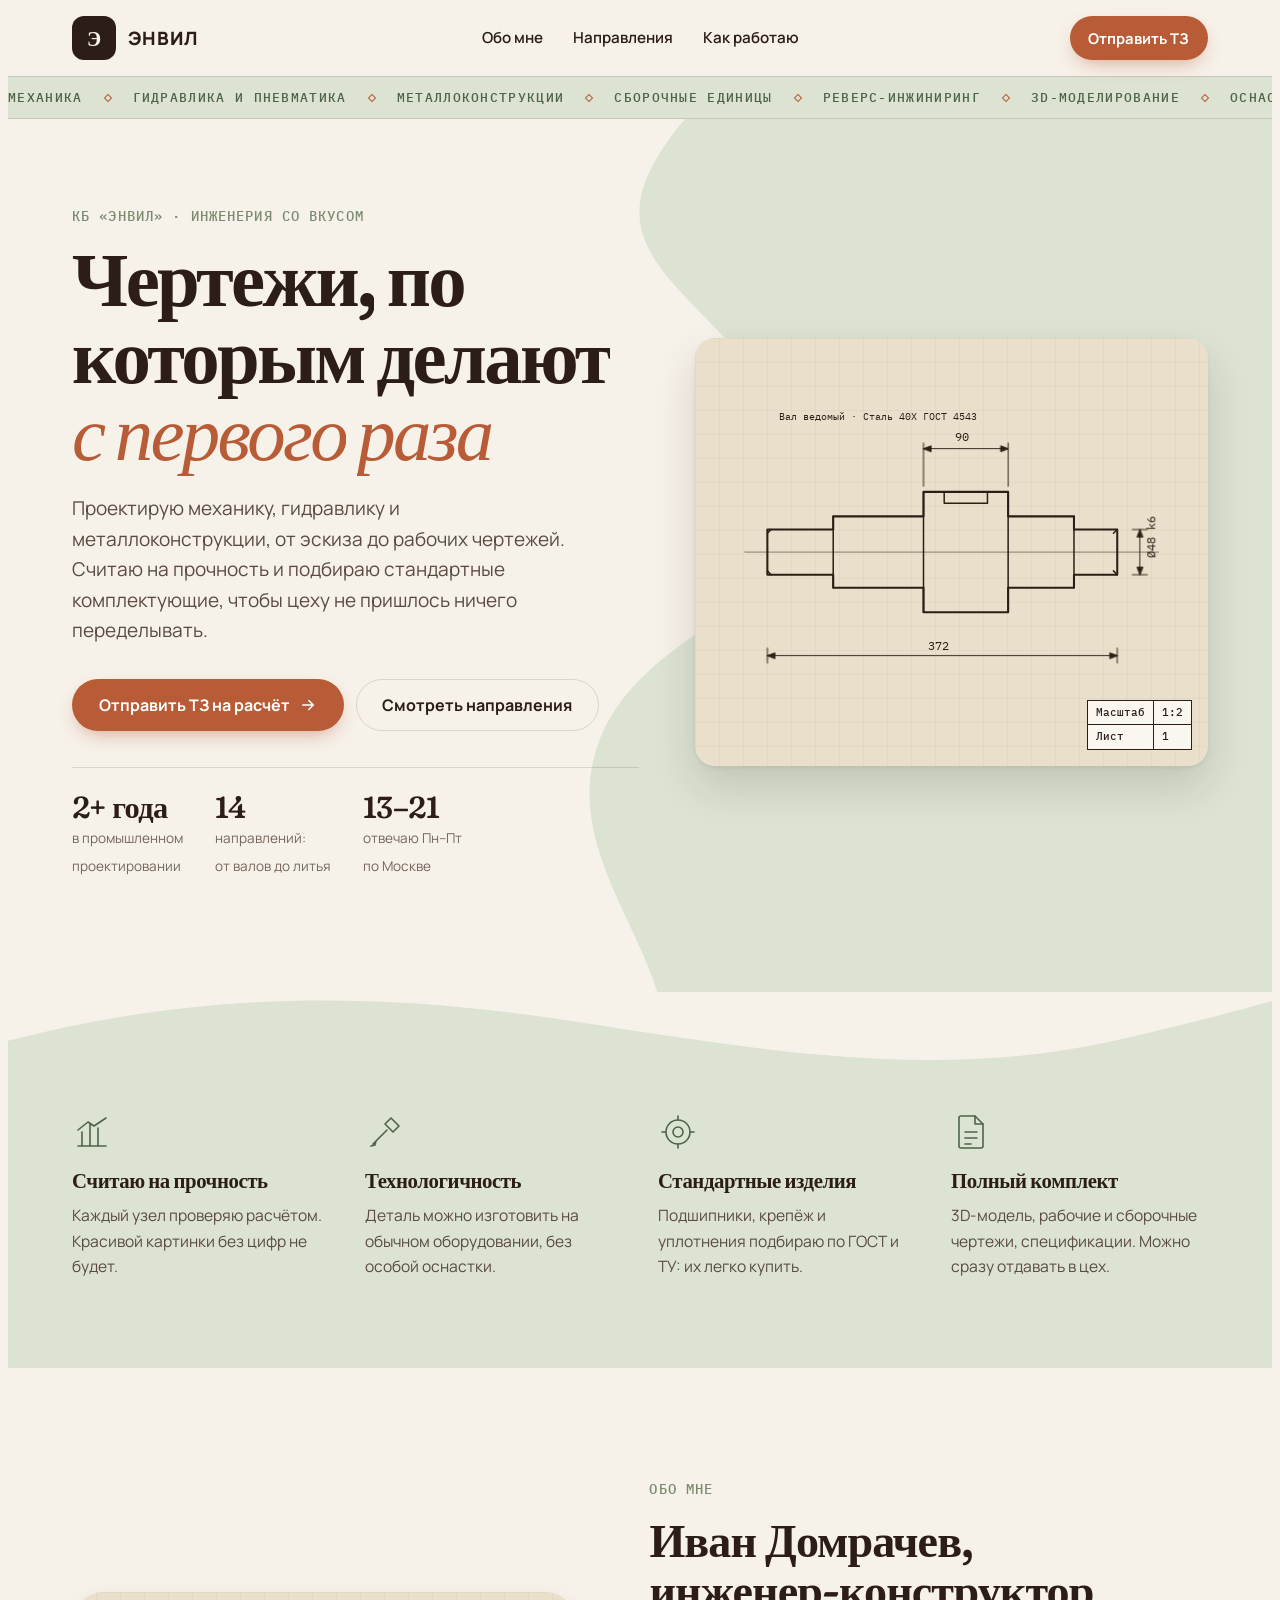
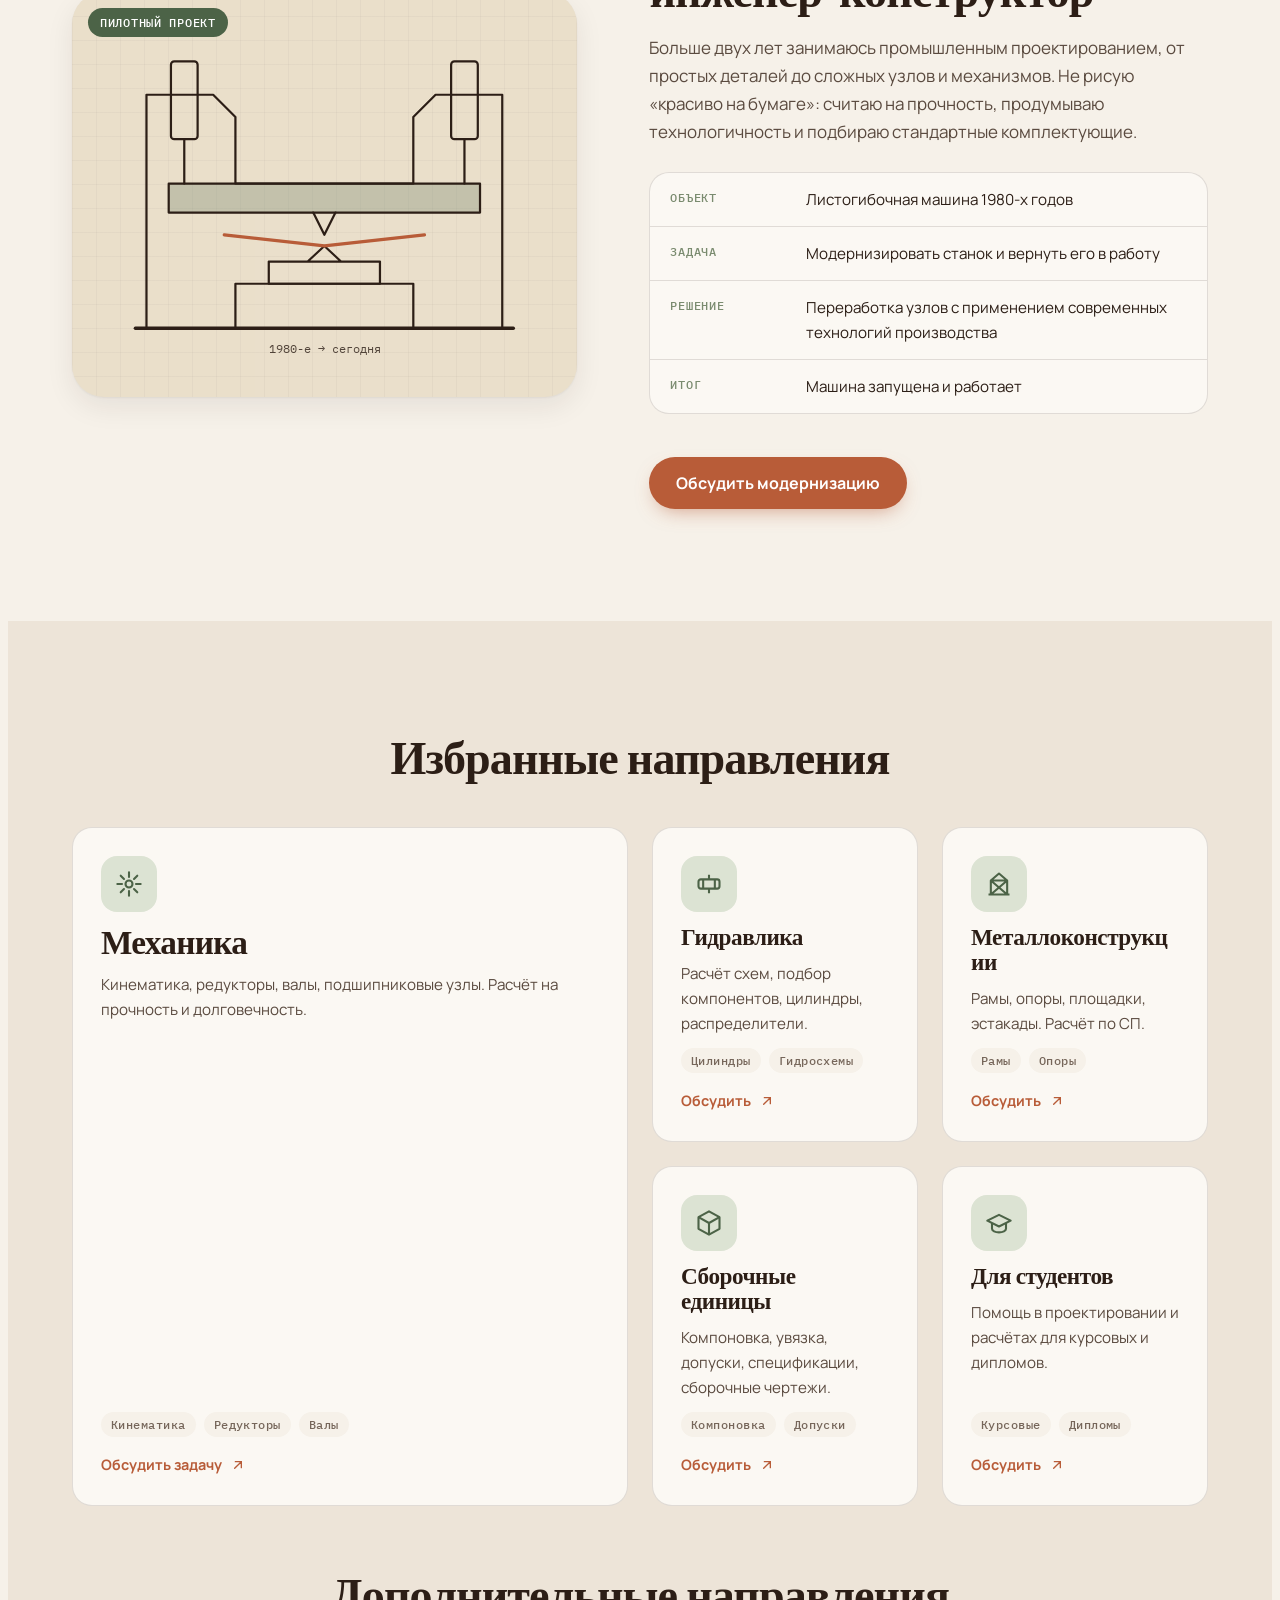
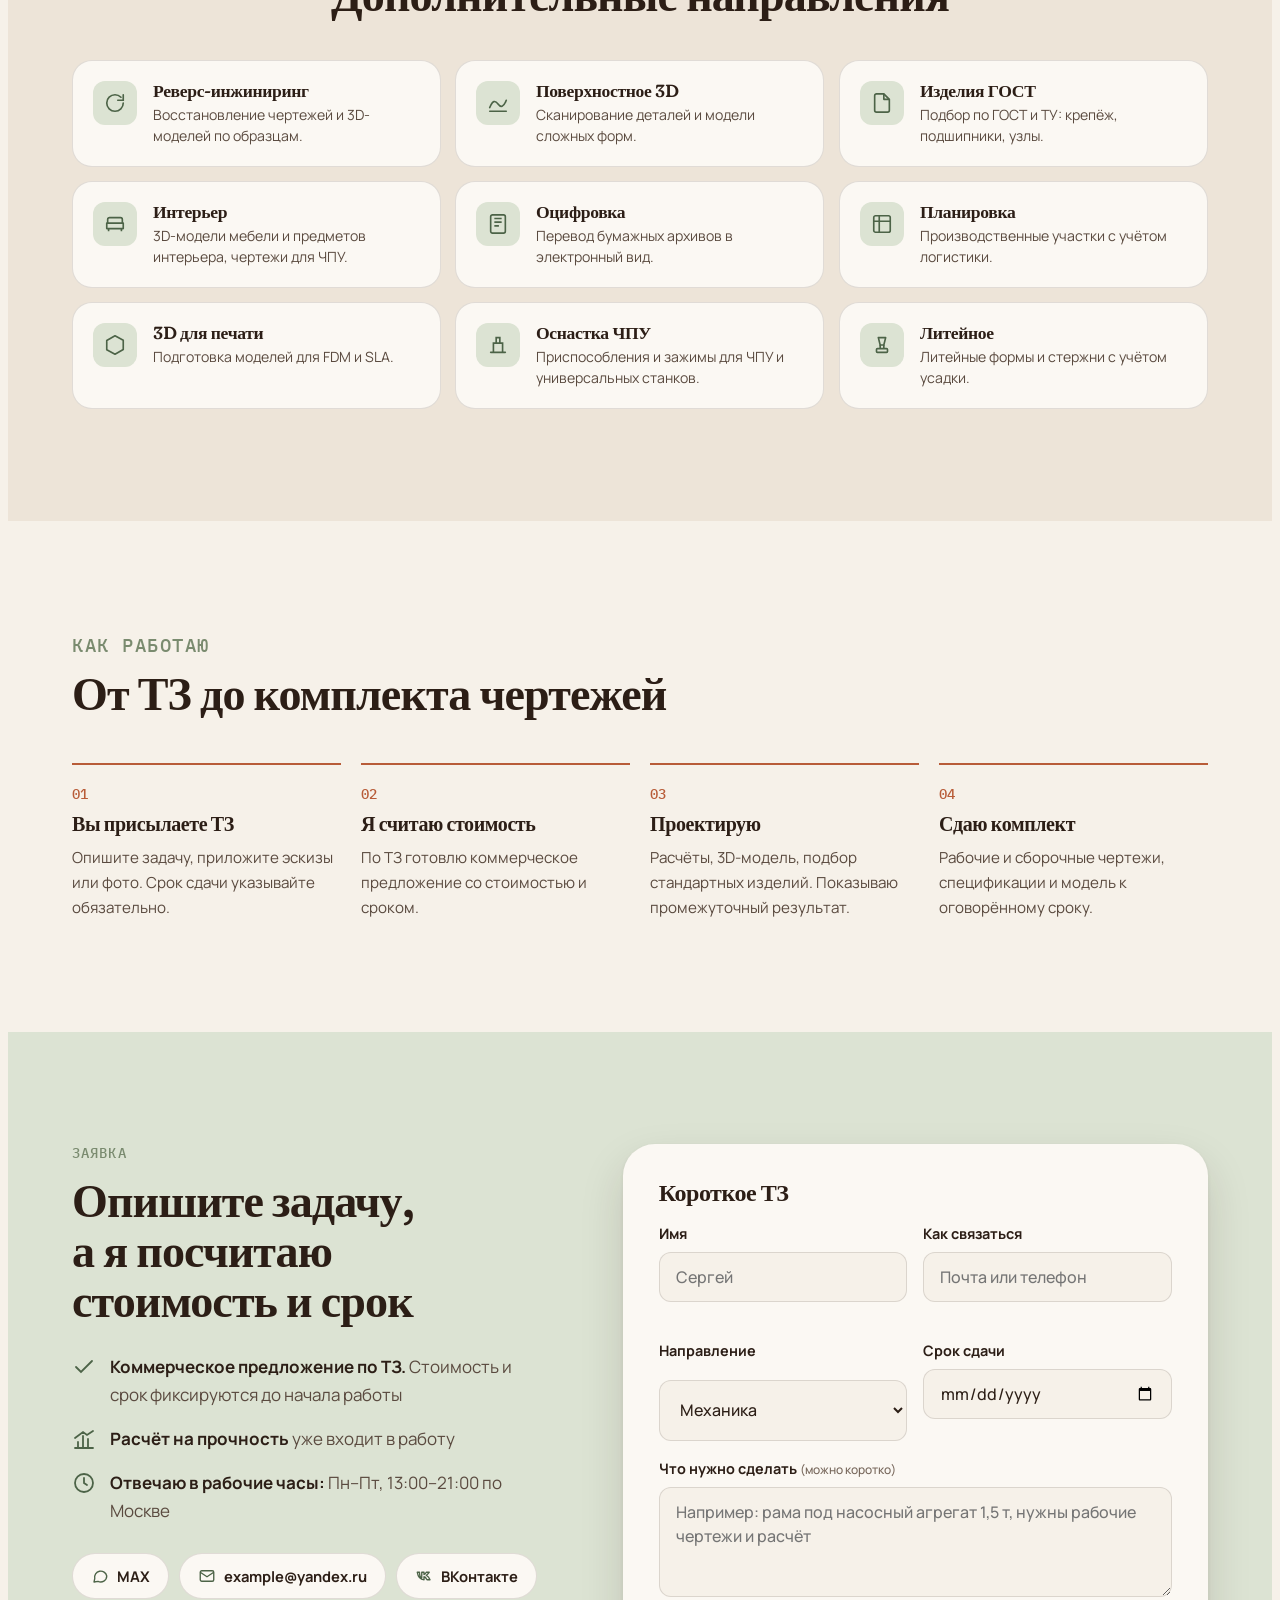
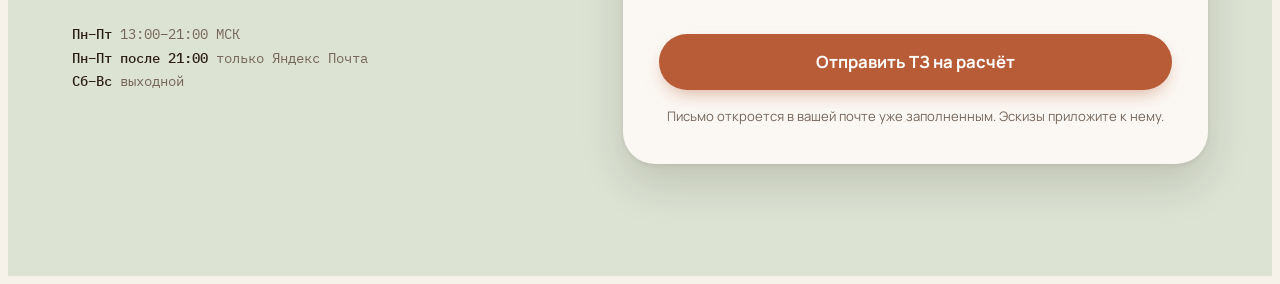
==== commit be52e7f4: "Rename index.html.html to index.html" ====
--- a/index.html
+++ b/index.html
@@ -1,470 +1,738 @@
 <!DOCTYPE html>
-<html lang="ru" class="no-anim">
+<html lang="ru">
 <head>
 <meta charset="UTF-8">
-<meta name="viewport" content="width=device-width, initial-scale=1.0">
-<title>Конструкторское бюро «Энвил» — Инженерия с эстетикой</title>
-<meta name="description" content="Проектирование механики, гидравлики и металлоконструкций. От эскиза до рабочих чертежей. Компас-3D 2025.">
-<link rel="canonical" href="https://kb-envil.ru/">
-<meta property="og:type" content="website">
-<meta property="og:locale" content="ru_RU">
-<meta property="og:url" content="https://kb-envil.ru/">
-<meta property="og:title" content="Конструкторское бюро «Энвил»">
-<meta property="og:description" content="Механика, гидравлика, металлоконструкции — от эскиза до рабочих чертежей.">
-<meta name="theme-color" content="#F8F5F0">
-<script src="js/init.js"></script>
-
-<link rel="preload" as="image" href="img/placeholder-1.webp" imagesrcset="img/placeholder-1-sm.webp 800w, img/placeholder-1.webp 1200w" imagesizes="(max-width: 1024px) 92vw, 46vw" fetchpriority="high">
-<link rel="preload" as="font" type="font/woff2" href="fonts/playfair-display-cyrillic-wght-normal.woff2" crossorigin>
-<link rel="preload" as="font" type="font/woff2" href="fonts/inter-cyrillic-wght-normal.woff2" crossorigin>
-<link rel="icon" href="data:image/svg+xml,%3Csvg xmlns='http://www.w3.org/2000/svg' viewBox='0 0 32 32'%3E%3Crect width='32' height='32' rx='6' fill='%231A1817'/%3E%3Ctext x='16' y='23' font-size='20' text-anchor='middle' fill='%23F8F5F0' font-family='Georgia'%3E%D0%AD%3C/text%3E%3C/svg%3E">
-
-<link rel="stylesheet" href="css/style.css">
+<meta name="viewport" content="width=device-width, initial-scale=1, viewport-fit=cover">
+<title>КБ «Энвил»</title>
+<meta name="description" content="Иван Домрачев, КБ «Энвил»: проектирование механики, гидравлики и металлоконструкций. От эскиза до рабочих чертежей с расчётом на прочность.">
+<link rel="preconnect" href="https://fonts.googleapis.com">
+<link rel="preconnect" href="https://fonts.gstatic.com" crossorigin>
+<link rel="stylesheet" href="https://fonts.googleapis.com/css2?family=Fraunces:opsz,wght,SOFT@9..144,400..700,0..100&family=Manrope:wght@400;500;600;700;800&family=IBM+Plex+Mono:wght@400;500&display=swap">
+<style>
+:root{
+  --bg:#F6F1E9;--bg-alt:#EDE4D8;--surface:#FBF8F3;--paper:#EADFCB;--paper-ink:#2C1E16;
+  --ink:#2C1E16;--text:#5A4A3F;--muted:#76665A;--accent:#B85C38;--accent-hover:#9E4A2B;--on-accent:#FFFFFF;
+  --sage:#7A8B6F;--sage-soft:#DCE3D3;--sage-deep:#4C6347;--on-sage-deep:#FFFFFF;--honey:#D4A373;
+  --line:rgba(44,30,22,.13);
+  --shadow:0 1px 2px rgba(44,30,22,.05),0 10px 28px rgba(44,30,22,.08);
+  --shadow-lift:0 2px 4px rgba(44,30,22,.07),0 20px 44px rgba(44,30,22,.15);
+  --f-display:"Fraunces","Iowan Old Style","Georgia",serif;
+  --f-body:"Manrope","Segoe UI",system-ui,-apple-system,sans-serif;
+  --f-mono:"IBM Plex Mono","SFMono-Regular",Consolas,monospace;
+  --fs-hero:clamp(2.8rem,6vw,5.5rem);
+  --fs-h2:clamp(2rem,3.6vw,3.1rem);
+  --fs-h3:1.3rem;
+  --fs-lead:1.1875rem;
+  --fs-body:1.0625rem;
+  --fs-small:.875rem;
+  --r-sm:12px;--r-md:16px;--r-lg:20px;--r-xl:32px;
+  --ease-out:cubic-bezier(.22,.61,.36,1);
+  --ease-cine:cubic-bezier(.16,1,.3,1);
+  --dur-reveal:.6s;
+  --wrap:1200px;
+}
+@media (prefers-color-scheme:dark){:root:not([data-theme="light"]){
+  --bg:#17130F;--bg-alt:#1F1A15;--surface:#26201A;--ink:#F3E9DC;--text:#CDBBA8;--muted:#A8968A;
+  --accent:#E08A63;--accent-hover:#EBA07D;--on-accent:#1E120C;--sage:#A3B497;--sage-soft:#242B21;
+  --sage-deep:#A9C09D;--on-sage-deep:#16200F;--honey:#D9AE80;--line:rgba(243,233,220,.13);
+  --shadow:0 1px 2px rgba(0,0,0,.3),0 10px 28px rgba(0,0,0,.35);--shadow-lift:0 2px 4px rgba(0,0,0,.35),0 20px 44px rgba(0,0,0,.5);color-scheme:dark}}
+
+*,*::before,*::after{box-sizing:border-box}
+html{scroll-behavior:smooth;-webkit-text-size-adjust:100%}
+body{background:var(--bg);color:var(--text);font-family:var(--f-body);font-size:var(--fs-body);line-height:1.65;overflow-x:hidden}
+body::before{content:"";position:fixed;inset:0 0 auto;height:env(safe-area-inset-top,0px);z-index:60;background:var(--bg)}
+h1,h2,h3,h4{font-family:var(--f-display);font-variation-settings:"SOFT" 100;color:var(--ink);font-weight:600;letter-spacing:-.02em;line-height:1.08;text-wrap:balance;margin:0}
+p{margin:0}
+a{color:inherit}
+img,svg{max-width:100%;display:block}
+button{font:inherit}
+.wrap{max-width:var(--wrap);margin-inline:auto;padding-left:max(16px,env(safe-area-inset-left,0px));padding-right:max(16px,env(safe-area-inset-right,0px))}
+@media (min-width:768px){.wrap{padding-left:max(32px,env(safe-area-inset-left,0px));padding-right:max(32px,env(safe-area-inset-right,0px))}}
+.eyebrow{font:500 var(--fs-small) var(--f-mono);letter-spacing:.08em;text-transform:uppercase;color:var(--sage)}
+.sr-only{position:absolute;width:1px;height:1px;overflow:hidden;clip:rect(0 0 0 0);white-space:nowrap}
+:focus-visible{outline:2px solid var(--honey);outline-offset:3px;border-radius:6px}
+.skip{position:absolute;left:16px;top:-60px;background:var(--ink);color:var(--bg);padding:10px 16px;border-radius:8px;z-index:100;text-decoration:none}
+.skip:focus{top:12px}
+
+.btn{display:inline-flex;align-items:center;justify-content:center;gap:.6em;min-height:52px;padding:0 1.6em;border-radius:999px;
+  font:700 1rem/1 var(--f-body);text-decoration:none;cursor:pointer;border:1.5px solid transparent;
+  transition:transform .2s var(--ease-out),background-color .2s,border-color .2s,color .2s}
+.btn-primary{background:var(--accent);color:var(--on-accent);box-shadow:0 8px 20px -8px rgba(184,92,56,.6)}
+.btn-primary:hover{background:var(--accent-hover);transform:scale(.98)}
+.btn-primary:active{transform:scale(.96)}
+.btn-ghost{background:transparent;color:var(--ink);border-color:var(--line)}
+.btn-ghost:hover{transform:scale(.98);border-color:var(--honey)}
+.btn-sage{background:var(--sage-deep);color:var(--on-sage-deep)}
+.btn-sage:hover{transform:scale(.98);filter:brightness(1.08)}
+.btn svg{width:18px;height:18px;transition:transform .3s var(--ease-out)}
+.btn:hover svg{transform:translateX(3px)}
+.btn-breathe{animation:breathe 3.2s ease-in-out 2.4s infinite}
+.btn-breathe:hover{animation-play-state:paused}
+@keyframes breathe{0%,100%{transform:scale(1)}50%{transform:scale(1.02)}}
+
+.preloader{position:fixed;inset:0;z-index:200;display:grid;place-items:center;background:var(--bg);animation:pre-out .5s var(--ease-out) 1.5s forwards}
+.preloader.is-done{animation:pre-out .5s var(--ease-out) forwards}
+@keyframes pre-out{to{opacity:0;visibility:hidden}}
+.pre-gear{width:64px;height:64px;color:var(--accent)}
+.pre-gear path,.pre-gear circle{stroke-dasharray:1;stroke-dashoffset:1;animation:draw-line 1s var(--ease-cine) .1s forwards}
+.pre-word{margin-top:14px;font:500 .78rem var(--f-mono);letter-spacing:.2em;text-transform:uppercase;color:var(--sage);text-align:center}
+
+/* Шапка с сеткой для центрирования меню */
+.header{position:fixed;top:env(safe-area-inset-top,0px);left:0;right:0;z-index:50;color:var(--ink);transition:background-color .2s,box-shadow .2s}
+.header.is-solid{background:var(--bg);box-shadow:0 1px 0 var(--line)}
+.header .wrap{display:grid;grid-template-columns:1fr auto 1fr;align-items:center;min-height:76px}
+.logo{display:flex;align-items:center;gap:12px;text-decoration:none;line-height:1.1;justify-self:start}
+.logo-mark{width:44px;height:44px;border-radius:12px;background:var(--ink);color:var(--bg);display:grid;place-items:center;flex:none;font:600 1.3rem var(--f-display);font-variation-settings:"SOFT" 100}
+.logo b{display:block;font:800 1.15rem var(--f-body);letter-spacing:.06em}
+.nav{display:none;gap:30px;justify-self:center}
+.nav a{position:relative;text-decoration:none;font-weight:600;font-size:.95rem;padding:6px 0}
+.nav a::after{content:"";position:absolute;left:0;right:0;bottom:0;height:1.5px;background:var(--accent);transform:scaleX(0);transform-origin:left;transition:transform .3s var(--ease-out)}
+.nav a:hover::after,.nav a:focus-visible::after{transform:scaleX(1)}
+.header .btn{min-height:44px;padding:0 1.2em;font-size:.925rem;white-space:nowrap;justify-self:end}
+@media (max-width:479px){.header .wrap{grid-template-columns:auto 1fr auto;gap:12px}}
+@media (min-width:1024px){.nav{display:flex}}
+
+.marquee{margin-top:calc(76px + env(safe-area-inset-top,0px));background:var(--sage-soft);overflow:hidden;padding-block:12px;border-block:1px solid var(--line);contain:layout paint style}
+.marquee-track{display:flex;width:max-content;animation:marquee 40s linear infinite;will-change:transform}
+.marquee:hover .marquee-track{animation-play-state:paused}
+.marquee span{font:500 .82rem var(--f-mono);letter-spacing:.1em;text-transform:uppercase;color:var(--sage-deep);white-space:nowrap;display:inline-flex;align-items:center}
+.marquee span::after{content:"";width:6px;height:6px;margin-inline:22px;border:1.5px solid var(--accent);transform:rotate(45deg)}
+@keyframes marquee{to{transform:translateX(-50%)}}
+
+.hero{position:relative;overflow:hidden;isolation:isolate}
+.hero-blob{position:absolute;z-index:-1;right:-12%;top:-10%;width:74%;height:122%;color:var(--sage-soft)}
+@media (max-width:1023px){.hero-blob{right:-40%;top:auto;bottom:-6%;width:150%;height:58%}}
+.hero .wrap{display:grid;gap:44px;padding-block:64px 64px;align-items:center}
+@media (min-width:1024px){.hero .wrap{grid-template-columns:1.05fr .95fr;gap:56px;padding-block:88px 96px}}
+.hero h1{font-size:var(--fs-hero);font-weight:650;letter-spacing:-.035em;line-height:1}
+.hero h1 em{font-style:italic;font-weight:500;color:var(--accent)}
+.js .hero h1 .w{display:inline-block;overflow:hidden;vertical-align:top;padding-bottom:.1em;margin-bottom:-.1em}
+.js .hero h1 .w>span{display:inline-block;transform:translateY(105%);opacity:0;animation:word-in .9s var(--ease-cine) forwards;animation-delay:calc(var(--start,1s) + var(--i) * 90ms)}
+@keyframes word-in{to{transform:none;opacity:1}}
+.hero-lead{margin-top:22px;max-width:33rem;font-size:var(--fs-lead);line-height:1.6}
+.hero-ctas{margin-top:34px;display:flex;flex-wrap:wrap;gap:12px}
+.facts{margin-top:36px;display:grid;grid-template-columns:repeat(3,auto);justify-content:start;gap:12px 32px;padding:24px 0 0;border-top:1px solid var(--line);list-style:none}
+@media (max-width:479px){.facts{grid-template-columns:repeat(3,1fr);gap:12px 14px}.facts b{font-size:1.45rem}.facts span{font-size:.78rem}}
+.facts b{display:block;font:550 1.9rem/1 var(--f-display);font-variation-settings:"SOFT" 100;color:var(--ink);letter-spacing:-.02em}
+.facts span{font-size:.85rem;line-height:1.35;color:var(--muted)}
+.hero-fade{opacity:0;transform:translateY(16px);animation:fade-up .8s var(--ease-cine) forwards}
+@keyframes fade-up{to{opacity:1;transform:none}}
+
+.sheet{position:relative;border-radius:var(--r-lg);overflow:hidden;aspect-ratio:6/5;max-width:100%;box-shadow:var(--shadow-lift);background:var(--paper);transform:rotate(-1.2deg)}
+.sheet::before{content:"";position:absolute;inset:0;opacity:.5;
+  background-image:linear-gradient(rgba(44,30,22,.07) 1px,transparent 1px),linear-gradient(90deg,rgba(44,30,22,.07) 1px,transparent 1px);background-size:24px 24px}
+.sheet svg{position:absolute;inset:6%;width:88%;height:88%}
+.draw{stroke-dasharray:1;stroke-dashoffset:1;animation:draw-line 1.6s var(--ease-cine) forwards;animation-delay:calc(1.1s + var(--n,0) * 120ms)}
+@keyframes draw-line{to{stroke-dashoffset:0}}
+.dim{opacity:0;animation:fade-in .6s ease-out forwards;animation-delay:calc(2.2s + var(--n,0) * 90ms)}
+@keyframes fade-in{to{opacity:1}}
+.sheet .stamp{position:absolute;right:16px;bottom:16px;z-index:2;background:rgba(251,248,243,.94);color:#2C1E16;border:1px solid #2C1E16;font:500 .7rem/1.35 var(--f-mono);display:grid;grid-template-columns:auto auto;gap:0}
+.sheet .stamp span{padding:4px 8px;border-right:1px solid #2C1E16;border-bottom:1px solid #2C1E16}
+.sheet .stamp span:nth-child(2n){border-right:0}
+.sheet .stamp span:nth-last-child(-n+2){border-bottom:0}
+
+.wave{display:block;width:100%;height:clamp(40px,7vw,90px);color:var(--sage-soft);margin-top:-1px}
+
+.js [data-reveal].is-pending{opacity:0;transform:translateY(24px)}
+[data-reveal]{transition:opacity var(--dur-reveal) var(--ease-out),transform var(--dur-reveal) var(--ease-out);transition-delay:var(--d,0ms)}
+
+section{scroll-margin-top:84px}
+.sec{padding-block:80px}
+@media (min-width:1024px){.sec{padding-block:112px}}
+.sec-head{display:grid;gap:12px;max-width:44rem;margin-bottom:44px}
+.sec-head h2{font-size:var(--fs-h2)}
+.sec-head p{font-size:var(--fs-lead)}
+
+.why{background:var(--sage-soft)}
+.why .sec{padding-block:32px 88px}
+.benefits{display:grid;gap:32px;grid-template-columns:1fr}
+@media (min-width:480px){.benefits{grid-template-columns:1fr 1fr}}
+@media (min-width:1024px){.benefits{grid-template-columns:repeat(4,1fr);gap:36px}}
+.benefit{display:grid;gap:10px;align-content:start}
+.benefit-ico{width:48px;height:48px;color:var(--sage-deep)}
+.benefit-ico svg{width:40px;height:40px}
+.benefit h3{font-size:var(--fs-h3)}
+.benefit p{font-size:.975rem}
+
+.about{display:grid;gap:48px;align-items:center}
+@media (min-width:1024px){.about{grid-template-columns:.95fr 1.05fr;gap:72px}}
+.case-pic{position:relative;border-radius:var(--r-xl);overflow:hidden;aspect-ratio:5/4;max-width:100%;background:var(--paper);box-shadow:var(--shadow)}
+.case-pic::before{content:"";position:absolute;inset:0;opacity:.45;background-image:linear-gradient(rgba(44,30,22,.07) 1px,transparent 1px),linear-gradient(90deg,rgba(44,30,22,.07) 1px,transparent 1px);background-size:24px 24px}
+.case-pic svg{position:absolute;inset:8% 6%;width:88%;height:84%}
+.case-pic .label{position:absolute;left:16px;top:16px;z-index:2;background:var(--sage-deep);color:var(--on-sage-deep);font:500 .75rem var(--f-mono);letter-spacing:.06em;text-transform:uppercase;padding:7px 12px;border-radius:999px}
+.about-text{display:grid;gap:18px}
+.about-text h2{font-size:var(--fs-h2)}
+.about-text>p{max-width:36rem}
+.case{display:grid;gap:0;border:1px solid var(--line);border-radius:var(--r-lg);overflow:hidden;background:var(--surface);margin-top:8px}
+.case div{display:grid;grid-template-columns:7.5rem 1fr;gap:16px;padding:14px 20px;border-top:1px solid var(--line);font-size:.95rem}
+.case div:first-child{border-top:0}
+.case dt{font:500 .75rem/1.9 var(--f-mono);letter-spacing:.06em;text-transform:uppercase;color:var(--sage)}
+.case dd{margin:0;color:var(--ink)}
+.about-text .btn{justify-self:start;margin-top:8px}
+
+.dirs{background:var(--bg-alt)}
+.bento{display:grid;gap:20px;grid-template-columns:1fr; align-items: stretch;}
+@media (min-width:640px){.bento{grid-template-columns:repeat(2,1fr)}}
+@media (min-width:1024px){.bento{grid-template-columns:repeat(4,1fr);gap:24px}.bento .large{grid-column:span 2;grid-row:span 2}}
+.card{position:relative;display:flex;flex-direction:column;gap:12px;text-align:left;background:var(--surface);border:1px solid var(--line);border-radius:var(--r-lg);padding:28px;color:var(--text);cursor:pointer;overflow:hidden;contain:layout paint;
+  transition:transform .3s var(--ease-out),border-color .2s,opacity var(--dur-reveal) var(--ease-out);
+  min-width: 0; /* Важно: не дает карточке растягиваться больше сетки */ }
+.card:hover{transform:translateY(-4px);border-color:transparent}
+.card-ico{width:56px;height:56px;border-radius:16px;display:grid;place-items:center;background:var(--sage-soft);color:var(--sage-deep);transition:transform .3s var(--ease-out)}
+.card:hover .card-ico{transform:scale(1.06) rotate(-6deg)}
+.card-ico svg{width:28px;height:28px}
+.card h3{font-size:1.45rem; overflow-wrap: break-word; word-break: break-word; hyphens: auto;} /* Важно: перенос длинных слов */
+.card.large h3{font-size:clamp(1.8rem,2.6vw,2.4rem)}
+.card p{font-size:.95rem;flex:1}
+.tags{display:flex;flex-wrap:wrap;gap:8px}
+.tags span{font:500 .72rem var(--f-mono);letter-spacing:.04em;padding:5px 10px;border-radius:999px;background:var(--bg);color:var(--muted)}
+.card-cta{display:inline-flex;align-items:center;gap:8px;font-weight:700;font-size:.9rem;color:var(--accent);margin-top:4px}
+.card-cta svg{width:16px;height:16px;transition:transform .3s var(--ease-out)}
+.card:hover .card-cta svg{transform:translate(3px,-3px)}
+
+.mini{display:grid;gap:14px;grid-template-columns:1fr}
+@media (min-width:640px){.mini{grid-template-columns:repeat(2,1fr)}}
+@media (min-width:1024px){.mini{grid-template-columns:repeat(3,1fr)}}
+.mini .card{flex-direction:row;align-items:flex-start;gap:16px;padding:20px}
+.mini .card-ico{width:44px;height:44px;border-radius:12px;flex:none}
+.mini .card-ico svg{width:22px;height:22px}
+.mini .card h3{font-size:1.1rem;margin-bottom:4px}
+.mini .card p{font-size:.88rem;line-height:1.5}
+
+.steps{display:grid;gap:20px;grid-template-columns:1fr;counter-reset:s;list-style:none;margin:0;padding:0}
+@media (min-width:768px){.steps{grid-template-columns:1fr 1fr}}
+@media (min-width:1100px){.steps{grid-template-columns:repeat(4,1fr)}}
+.step{display:grid;gap:10px;align-content:start;padding-top:20px;border-top:2px solid var(--line);position:relative}
+.step::before{counter-increment:s;content:"0" counter(s);font:500 .85rem var(--f-mono);color:var(--accent)}
+.step::after{content:"";position:absolute;left:0;top:-2px;height:2px;width:100%;background:var(--accent);transform:scaleX(0);transform-origin:left;transition:transform 1s var(--ease-cine);transition-delay:calc(var(--d,0ms) + 200ms)}
+.step:not(.is-pending)::after{transform:scaleX(1)}
+.step h3{font-size:1.25rem}
+.step p{font-size:.95rem}
+
+.order{background:var(--sage-soft)}
+.order-grid{display:grid;gap:48px;align-items:start}
+@media (min-width:1024px){.order-grid{grid-template-columns:.9fr 1.1fr;gap:72px}}
+.order h2{font-size:var(--fs-h2)}
+.assure{display:grid;gap:16px;margin-top:28px;padding:0;list-style:none}
+.assure li{display:flex;gap:14px;align-items:flex-start}
+.assure svg{width:24px;height:24px;flex:none;color:var(--sage-deep);margin-top:2px}
+.assure b{color:var(--ink);font-weight:700}
+.channels{display:flex;flex-wrap:wrap;gap:10px;margin-top:28px}
+.channels a{display:inline-flex;align-items:center;gap:8px;min-height:46px;padding:0 18px;border-radius:999px;background:var(--surface);border:1px solid var(--line);color:var(--ink);text-decoration:none;font-weight:700;font-size:.92rem;transition:transform .2s var(--ease-out),border-color .2s}
+.channels a:hover{transform:translateY(-2px);border-color:var(--honey)}
+.channels svg{width:18px;height:18px;color:var(--sage-deep)}
+.schedule{margin-top:24px;font:400 .85rem/1.7 var(--f-mono);color:var(--muted)}
+.schedule b{color:var(--ink);font-weight:500}
+.form{background:var(--surface);border-radius:var(--r-xl);padding:28px;box-shadow:var(--shadow-lift);display:grid;gap:16px}
+@media (min-width:480px){.form{padding:36px}}
+.form h3{font-size:1.5rem}
+.row{display:grid;gap:16px}
+@media (min-width:480px){.row{grid-template-columns:1fr 1fr}}
+.field{display:grid;gap:6px;min-width:0}
+.field label{font-size:.9rem;font-weight:700;color:var(--ink)}
+.field label small{font-weight:500;color:var(--muted)}
+.field input,.field select,.field textarea{width:100%;min-height:50px;padding:12px 16px;border-radius:var(--r-sm);border:1.5px solid var(--line);background:var(--bg);color:var(--ink);font:500 1rem var(--f-body);transition:border-color .2s}
+.field textarea{min-height:110px;resize:vertical;line-height:1.5}
+.field input:focus,.field select:focus,.field textarea:focus{outline:none;border-color:var(--honey);box-shadow:0 0 0 3px color-mix(in srgb,var(--honey) 25%,transparent)}
+.field.is-invalid input,.field.is-invalid textarea{border-color:#B3402A}
+.field.is-valid input,.field.is-valid textarea{border-color:var(--sage)}
+.msg{min-height:1.2em;font-size:.82rem;color:#A33A25}
+:root[data-theme="dark"] .msg{color:#F09A80}
+@media (prefers-color-scheme:dark){:root:not([data-theme="light"]) .msg{color:#F09A80}}
+.form .btn{width:100%;min-height:56px;font-size:1.05rem}
+.fine{font-size:.82rem;color:var(--muted);text-align:center}
+.success{display:grid;gap:14px;text-align:center;justify-items:center;padding:12px 4px}
+.success svg{width:56px;height:56px;color:var(--sage-deep)}
+.success-check{stroke-dasharray:40;stroke-dashoffset:40;animation:draw .6s var(--ease-out) .15s forwards}
+@keyframes draw{to{stroke-dashoffset:0}}
+.success pre{width:100%;text-align:left;white-space:pre-wrap;font:400 .82rem/1.5 var(--f-mono);background:var(--bg);border:1px solid var(--line);border-radius:var(--r-sm);padding:14px;margin:0;color:var(--ink);max-height:200px;overflow:auto}
+.success .acts{display:flex;flex-wrap:wrap;gap:10px;justify-content:center}
+
+dialog{border:0;padding:0;border-radius:var(--r-xl);background:var(--surface);color:var(--text);width:min(560px,calc(100% - 32px));max-height:calc(100% - 32px);box-shadow:0 40px 80px -20px rgba(0,0,0,.35)}
+dialog::backdrop{background:rgba(30,22,16,.55)}
+dialog[open]{animation:dlg-in .35s var(--ease-cine)}
+@keyframes dlg-in{from{opacity:0;transform:translateY(16px) scale(.97)}}
+.dlg{padding:36px 28px 28px;display:grid;gap:16px}
+@media (min-width:480px){.dlg{padding:44px 40px 36px}}
+.dlg h2{font-size:1.9rem}
+.dlg-close{position:absolute;right:14px;top:14px;width:44px;height:44px;border-radius:50%;border:0;background:var(--bg);color:var(--ink);display:grid;place-items:center;cursor:pointer;transition:transform .2s var(--ease-out)}
+.dlg-close:hover{transform:rotate(90deg)}
+.dlg-close svg{width:18px;height:18px}
+.dlg .channels{margin-top:4px}
+
+.mbar{position:fixed;left:0;right:0;bottom:0;z-index:70;padding:10px max(16px,env(safe-area-inset-right,0px)) calc(10px + env(safe-area-inset-bottom,0px)) max(16px,env(safe-area-inset-left,0px));
+  background:var(--bg);box-shadow:0 -1px 0 var(--line);transform:translateY(110%);transition:transform .3s var(--ease-cine)}
+.mbar.show{transform:none}
+.mbar .btn{width:100%}
+@media (min-width:768px){.mbar{display:none}}
+
+@media (prefers-reduced-motion:reduce){
+  html{scroll-behavior:auto}
+  *,*::before,*::after{animation-duration:.01ms!important;animation-iteration-count:1!important;animation-delay:0ms!important}
+  [data-reveal],.card{transition:opacity .2s linear!important;transition-delay:0ms!important}
+  .js [data-reveal].is-pending{transform:none}
+  .card:hover,.btn:hover,.card:hover .card-ico,.card.large:hover .art svg{transform:none}
+  .marquee-track{animation:none}
+}
+</style>
 </head>
 <body>
 
-<nav class="nav" id="nav" aria-label="Главное меню">
-    <a href="#home" class="nav-logo">
-        <span class="logo-mark" aria-hidden="true">Э</span>
-        <span>ЭНВИЛ</span>
+<div class="preloader" id="preloader" aria-hidden="true">
+  <div>
+    <svg class="pre-gear" viewBox="0 0 64 64" fill="none" stroke="currentColor" stroke-width="2.5" stroke-linejoin="round">
+      <path pathLength="1" d="M28 6h8l1.5 6.5 5 2 5.5-3.5 5.5 5.5-3.5 5.5 2 5L58 28v8l-6.5 1.5-2 5 3.5 5.5-5.5 5.5-5.5-3.5-5 2L36 58h-8l-1.5-6.5-5-2-5.5 3.5-5.5-5.5 3.5-5.5-2-5L6 36v-8l6.5-1.5 2-5L11 16l5.5-5.5L22 14l5-2z"/>
+      <circle pathLength="1" cx="32" cy="32" r="8"/>
+    </svg>
+    <div class="pre-word">чертим</div>
+  </div>
+</div>
+
+<a class="skip" href="#main">Перейти к содержимому</a>
+
+<header class="header" id="header">
+  <div class="wrap">
+    <a class="logo" href="#top" aria-label="КБ «Энвил», на главную">
+      <span class="logo-mark" aria-hidden="true">Э</span>
+      <span><b>ЭНВИЛ</b></span>
     </a>
-    <ul class="nav-links" id="navLinks">
-        <li><a href="#author">Автор</a></li>
-        <li><a href="#about">О себе</a></li>
-        <li><a href="#portfolio">Направления</a></li>
-        <li><a href="#process">Процесс</a></li>
-        <li><a href="#contacts">Контакты</a></li>
-    </ul>
-    <div class="nav-right">
-        <button class="nav-cta" data-open-modal>Заказать<span class="long"> расчёт</span></button>
-        <button class="nav-burger" id="navBurger" aria-label="Открыть меню" aria-expanded="false" aria-controls="navLinks"><span></span></button>
-    </div>
-</nav>
-
-<!-- Бегущая строка -->
-<div class="marquee-wrap">
-    <div class="marquee-track">
-        
-        <div class="marquee-group" style="display:flex">
-            <div class="marquee-item"><span>Механика</span><span class="star">✦</span></div>
-            <div class="marquee-item"><span>Гидравлика и пневматика</span><span class="star">✦</span></div>
-            <div class="marquee-item"><span>Металлоконструкции</span><span class="star">✦</span></div>
-            <div class="marquee-item"><span>Сборочные единицы</span><span class="star">✦</span></div>
-            <div class="marquee-item"><span>Реверс-инжиниринг</span><span class="star">✦</span></div>
-            <div class="marquee-item"><span>3D-моделирование</span><span class="star">✦</span></div>
+    <nav class="nav" aria-label="Основная навигация">
+      <a href="#about">Обо мне</a>
+      <a href="#directions">Направления</a>
+      <a href="#process">Как работаю</a>
+    </nav>
+    <button class="btn btn-primary" type="button" data-open-dialog>Отправить ТЗ</button>
+  </div>
+</header>
+
+<div class="marquee" aria-hidden="true">
+  <div class="marquee-track">
+    <span>Механика</span><span>Гидравлика и пневматика</span><span>Металлоконструкции</span><span>Сборочные единицы</span><span>Реверс-инжиниринг</span><span>3D-моделирование</span><span>Оснастка ЧПУ</span>
+    <span>Механика</span><span>Гидравлика и пневматика</span><span>Металлоконструкции</span><span>Сборочные единицы</span><span>Реверс-инжиниринг</span><span>3D-моделирование</span><span>Оснастка ЧПУ</span>
+  </div>
+</div>
+
+<main id="main">
+<section class="hero" id="top" aria-labelledby="heroTitle">
+  <svg class="hero-blob" viewBox="0 0 600 700" preserveAspectRatio="none" aria-hidden="true"><path fill="currentColor" d="M210 0H600V700H90C160 640 40 560 70 470 100 380 230 380 200 280 170 180 60 160 110 80 140 30 180 20 210 0Z"/></svg>
+  <div class="wrap">
+    <div>
+      <p class="eyebrow hero-fade" style="animation-delay:.9s">КБ «Энвил» · инженерия со вкусом</p>
+      <h1 id="heroTitle" style="margin-top:16px" data-split>Чертежи, по которым делают <em>с&nbsp;первого раза</em></h1>
+      <p class="hero-lead hero-fade" style="animation-delay:1.5s">Проектирую механику, гидравлику и металлоконструкции, от эскиза до рабочих чертежей. Считаю на прочность и подбираю стандартные комплектующие, чтобы цеху не пришлось ничего переделывать.</p>
+      <div class="hero-ctas hero-fade" style="animation-delay:1.65s">
+        <button class="btn btn-primary btn-breathe" type="button" data-open-dialog>Отправить ТЗ на расчёт
+          <svg viewBox="0 0 24 24" fill="none" stroke="currentColor" stroke-width="2" stroke-linecap="round" aria-hidden="true"><path d="M5 12h14M13 6l6 6-6 6"/></svg></button>
+        <a class="btn btn-ghost" href="#directions">Смотреть направления</a>
+      </div>
+      <ul class="facts hero-fade" style="animation-delay:1.85s">
+        <li><b>2+ года</b><span>в промышленном<br>проектировании</span></li>
+        <li><b>14</b><span>направлений:<br>от валов до литья</span></li>
+        <li><b>13–21</b><span>отвечаю Пн–Пт<br>по Москве</span></li>
+      </ul>
+    </div>
+
+    <div class="sheet hero-fade" style="animation-delay:.95s" aria-hidden="true">
+      <svg viewBox="0 0 480 360" fill="none" stroke="#2C1E16" stroke-linecap="round" stroke-linejoin="round">
+        <path class="draw" style="--n:0" pathLength="1" d="M20 180h440" stroke-width="1" opacity=".55"/>
+        <path class="draw" style="--n:1" pathLength="1" stroke-width="2.2" d="M44 156h70v-14h96v-26h90v26h70v14h46v48h-46v14h-70v26h-90v-26h-96v-14h-70z"/>
+        <path class="draw" style="--n:2" pathLength="1" stroke-width="1.6" d="M44 160l4-4M44 200l4 4M412 160l4-4M412 200l4 4M114 142v76M210 116v128M300 116v128M370 142v76"/>
+        <path class="draw" style="--n:3" pathLength="1" stroke-width="1.6" d="M232 116v12h46v-12"/>
+        <g class="dim" style="--n:0" stroke-width="1"><path d="M44 290h372M44 282v16M416 282v16"/><path d="M44 290l8-3v6zM416 290l-8-3v6z" fill="#2C1E16"/></g>
+        <g class="dim" style="--n:1" stroke-width="1"><path d="M210 70h90M210 64v46M300 64v46"/><path d="M210 70l8-3v6zM300 70l-8-3v6z" fill="#2C1E16"/></g>
+        <g class="dim" style="--n:2" stroke-width="1"><path d="M440 156v48M432 156h16M432 204h16"/><path d="M440 156l-3 8h6zM440 204l-3-8h6z" fill="#2C1E16"/></g>
+        <g font-family="IBM Plex Mono, monospace" font-size="13" fill="#2C1E16" stroke="none">
+          <text class="dim" style="--n:0" x="215" y="284">372</text>
+          <text class="dim" style="--n:1" x="243" y="62">90</text>
+          <text class="dim" style="--n:2" x="448" y="186" transform="rotate(-90 452 182)">Ø48 k6</text>
+          <text class="dim" style="--n:3" x="56" y="40" font-size="11" opacity=".75">Вал ведомый · Сталь 40Х ГОСТ 4543</text>
+        </g>
+      </svg>
+      <div class="stamp"><span>Масштаб</span><span>1:2</span><span>Лист</span><span>1</span></div>
+    </div>
+  </div>
+</section>
+<svg class="wave" viewBox="0 0 1440 90" preserveAspectRatio="none" aria-hidden="true"><path fill="currentColor" d="M0 50C220 0 420 0 640 30s420 60 620 20c80-16 140-30 180-40V90H0z"/></svg>
+
+<div class="why">
+  <section class="sec" aria-labelledby="whyTitle">
+    <div class="wrap">
+      <h2 id="whyTitle" class="sr-only">Почему со мной проще</h2>
+      <div class="benefits">
+        <article class="benefit" data-reveal>
+          <div class="benefit-ico"><svg viewBox="0 0 40 40" fill="none" stroke="currentColor" stroke-width="1.6" stroke-linecap="round" stroke-linejoin="round" aria-hidden="true"><path d="M6 34h28M10 34V20M18 34V12M26 34V16M34 6L22 14l-6-4-10 8"/></svg></div>
+          <h3>Считаю на прочность</h3>
+          <p>Каждый узел проверяю расчётом. Красивой картинки без цифр не будет.</p>
+        </article>
+        <article class="benefit" data-reveal>
+          <div class="benefit-ico"><svg viewBox="0 0 40 40" fill="none" stroke="currentColor" stroke-width="1.6" stroke-linecap="round" stroke-linejoin="round" aria-hidden="true"><path d="M8 32l14-14M20 12l8 8 6-6-8-8zM6 34l4-1 1-4"/></svg></div>
+          <h3>Технологичность</h3>
+          <p>Деталь можно изготовить на обычном оборудовании, без особой оснастки.</p>
+        </article>
+        <article class="benefit" data-reveal>
+          <div class="benefit-ico"><svg viewBox="0 0 40 40" fill="none" stroke="currentColor" stroke-width="1.6" stroke-linecap="round" stroke-linejoin="round" aria-hidden="true"><circle cx="20" cy="20" r="12"/><circle cx="20" cy="20" r="5"/><path d="M20 4v4M20 32v4M4 20h4M32 20h4"/></svg></div>
+          <h3>Стандартные изделия</h3>
+          <p>Подшипники, крепёж и уплотнения подбираю по ГОСТ и ТУ: их легко купить.</p>
+        </article>
+        <article class="benefit" data-reveal>
+          <div class="benefit-ico"><svg viewBox="0 0 40 40" fill="none" stroke="currentColor" stroke-width="1.6" stroke-linecap="round" stroke-linejoin="round" aria-hidden="true"><path d="M24 4H10a2 2 0 0 0-2 2v28a2 2 0 0 0 2 2h20a2 2 0 0 0 2-2V12z"/><path d="M24 4v8h8M14 20h12M14 26h12M14 32h6"/></svg></div>
+          <h3>Полный комплект</h3>
+          <p>3D-модель, рабочие и сборочные чертежи, спецификации. Можно сразу отдавать в цех.</p>
+        </article>
+      </div>
+    </div>
+  </section>
+</div>
+
+<section class="sec" id="about" aria-labelledby="aboutTitle">
+  <div class="wrap about">
+    <div class="case-pic" data-reveal aria-hidden="true">
+      <span class="label">Пилотный проект</span>
+      <svg viewBox="0 0 400 300" fill="none" stroke="#2C1E16" stroke-width="2" stroke-linejoin="round" stroke-linecap="round">
+        <path d="M40 270V60h60l20 20v60h160V80l20-20h60v210"/><path d="M30 270h340" stroke-width="3"/>
+        <rect x="62" y="30" width="24" height="70" rx="3"/><rect x="314" y="30" width="24" height="70" rx="3"/>
+        <path d="M74 100v40M326 100v40"/>
+        <path d="M60 140h280v26H60z" fill="rgba(122,139,111,.35)"/><path d="M190 166l10 20 10-20"/>
+        <path d="M150 210h100v20H150zM185 210l15-14 15 14" /><path d="M120 230h160v40H120z"/>
+        <path d="M110 186l90 10 90-10" stroke="#B85C38" stroke-width="3"/>
+        <g font-family="IBM Plex Mono, monospace" font-size="11" fill="#2C1E16" stroke="none" opacity=".8"><text x="150" y="292">1980-е → сегодня</text></g>
+      </svg>
+    </div>
+
+    <div class="about-text" data-reveal>
+      <p class="eyebrow">Обо мне</p>
+      <h2 id="aboutTitle">Иван Домрачев, инженер-конструктор</h2>
+      <p>Больше двух лет занимаюсь промышленным проектированием, от простых деталей до сложных узлов и механизмов. Не рисую «красиво на бумаге»: считаю на прочность, продумываю технологичность и подбираю стандартные комплектующие.</p>
+      <dl class="case">
+        <div><dt>Объект</dt><dd>Листогибочная машина 1980-х годов</dd></div>
+        <div><dt>Задача</dt><dd>Модернизировать станок и вернуть его в работу</dd></div>
+        <div><dt>Решение</dt><dd>Переработка узлов с применением современных технологий производства</dd></div>
+        <div><dt>Итог</dt><dd>Машина запущена и работает</dd></div>
+      </dl>
+      <button class="btn btn-primary" type="button" data-open-dialog data-topic="Модернизация оборудования">Обсудить модернизацию</button>
+    </div>
+  </div>
+</section>
+
+<section class="sec dirs" id="directions" aria-labelledby="dirTitle">
+  <div class="wrap">
+    <div class="sec-head" data-reveal style="text-align: center; max-width: 100%; margin-bottom: 44px;">
+      <h2 id="dirTitle">Избранные направления</h2>
+    </div>
+
+    <div class="bento">
+      <!-- Убрали шестеренки (art) из большой карточки -->
+      <button class="card large" type="button" data-reveal data-open-dialog data-topic="Механика">
+        <span class="card-ico"><svg viewBox="0 0 24 24" fill="none" stroke="currentColor" stroke-width="1.8" stroke-linecap="round" aria-hidden="true"><circle cx="12" cy="12" r="3"/><path d="M12 2v4M12 18v4M2 12h4M18 12h4M4.9 4.9l2.8 2.8M16.3 16.3l2.8 2.8M4.9 19.1l2.8-2.8M16.3 7.7l2.8-2.8"/></svg></span>
+        <h3>Механика</h3>
+        <p>Кинематика, редукторы, валы, подшипниковые узлы. Расчёт на прочность и долговечность.</p>
+        <span class="tags"><span>Кинематика</span><span>Редукторы</span><span>Валы</span></span>
+        <span class="card-cta">Обсудить задачу <svg viewBox="0 0 24 24" fill="none" stroke="currentColor" stroke-width="2" stroke-linecap="round" aria-hidden="true"><path d="M7 17L17 7M8 7h9v9"/></svg></span>
+      </button>
+      <button class="card" type="button" data-reveal data-open-dialog data-topic="Гидравлика">
+        <span class="card-ico"><svg viewBox="0 0 24 24" fill="none" stroke="currentColor" stroke-width="1.8" aria-hidden="true"><rect x="3" y="8" width="18" height="8" rx="2"/><path d="M7 8v8M17 8v8M12 4v4M12 16v4"/></svg></span>
+        <h3>Гидравлика</h3>
+        <p>Расчёт схем, подбор компонентов, цилиндры, распределители.</p>
+        <span class="tags"><span>Цилиндры</span><span>Гидросхемы</span></span>
+        <span class="card-cta">Обсудить <svg viewBox="0 0 24 24" fill="none" stroke="currentColor" stroke-width="2" stroke-linecap="round" aria-hidden="true"><path d="M7 17L17 7M8 7h9v9"/></svg></span>
+      </button>
+      <button class="card" type="button" data-reveal data-open-dialog data-topic="Металлоконструкции">
+        <span class="card-ico"><svg viewBox="0 0 24 24" fill="none" stroke="currentColor" stroke-width="1.8" stroke-linejoin="round" aria-hidden="true"><path d="M3 21h18M5 21V9h14v12M5 9l7-6 7 6M5 9l14 12M19 9L5 21"/></svg></span>
+        <h3>Металлоконструкции</h3>
+        <p>Рамы, опоры, площадки, эстакады. Расчёт по СП.</p>
+        <span class="tags"><span>Рамы</span><span>Опоры</span></span>
+        <span class="card-cta">Обсудить <svg viewBox="0 0 24 24" fill="none" stroke="currentColor" stroke-width="2" stroke-linecap="round" aria-hidden="true"><path d="M7 17L17 7M8 7h9v9"/></svg></span>
+      </button>
+      <button class="card" type="button" data-reveal data-open-dialog data-topic="Сборочные единицы">
+        <span class="card-ico"><svg viewBox="0 0 24 24" fill="none" stroke="currentColor" stroke-width="1.8" stroke-linejoin="round" aria-hidden="true"><path d="M12 2l9 5v10l-9 5-9-5V7z"/><path d="M12 12l9-5M12 12v10M12 12L3 7"/></svg></span>
+        <h3>Сборочные единицы</h3>
+        <p>Компоновка, увязка, допуски, спецификации, сборочные чертежи.</p>
+        <span class="tags"><span>Компоновка</span><span>Допуски</span></span>
+        <span class="card-cta">Обсудить <svg viewBox="0 0 24 24" fill="none" stroke="currentColor" stroke-width="2" stroke-linecap="round" aria-hidden="true"><path d="M7 17L17 7M8 7h9v9"/></svg></span>
+      </button>
+      <button class="card" type="button" data-reveal data-open-dialog data-topic="Курсовой или дипломный проект">
+        <span class="card-ico"><svg viewBox="0 0 24 24" fill="none" stroke="currentColor" stroke-width="1.8" stroke-linejoin="round" aria-hidden="true"><path d="M22 10L12 5 2 10l10 5 10-5z"/><path d="M6 12v5c0 1.7 2.7 3 6 3s6-1.3 6-3v-5"/></svg></span>
+        <h3>Для студентов</h3>
+        <p>Помощь в проектировании и расчётах для курсовых и дипломов.</p>
+        <span class="tags"><span>Курсовые</span><span>Дипломы</span></span>
+        <span class="card-cta">Обсудить <svg viewBox="0 0 24 24" fill="none" stroke="currentColor" stroke-width="2" stroke-linecap="round" aria-hidden="true"><path d="M7 17L17 7M8 7h9v9"/></svg></span>
+      </button>
+    </div>
+
+    <div class="sec-head" data-reveal style="text-align: center; max-width: 100%; margin-top: 64px; margin-bottom: 40px;">
+      <h2>Дополнительные направления</h2>
+    </div>
+    
+    <div class="mini">
+      <button class="card" type="button" data-reveal data-open-dialog data-topic="Реверс-инжиниринг"><span class="card-ico"><svg viewBox="0 0 24 24" fill="none" stroke="currentColor" stroke-width="1.8" stroke-linecap="round" aria-hidden="true"><path d="M21 12a9 9 0 1 1-9-9c2.5 0 4.8 1 6.5 2.7"/><path d="M21 3v6h-6"/></svg></span><span><h3>Реверс-инжиниринг</h3><p>Восстановление чертежей и 3D-моделей по образцам.</p></span></button>
+      <button class="card" type="button" data-reveal data-open-dialog data-topic="Поверхностное 3D"><span class="card-ico"><svg viewBox="0 0 24 24" fill="none" stroke="currentColor" stroke-width="1.8" stroke-linecap="round" aria-hidden="true"><path d="M3 17c3-8 6-8 9-4s6 4 9-4"/><path d="M3 21h18"/></svg></span><span><h3>Поверхностное 3D</h3><p>Сканирование деталей и модели сложных форм.</p></span></button>
+      <button class="card" type="button" data-reveal data-open-dialog data-topic="Подбор изделий по ГОСТ"><span class="card-ico"><svg viewBox="0 0 24 24" fill="none" stroke="currentColor" stroke-width="1.8" stroke-linejoin="round" aria-hidden="true"><path d="M14 2H6a2 2 0 0 0-2 2v16a2 2 0 0 0 2 2h12a2 2 0 0 0 2-2V8z"/><path d="M14 2v6h6"/></svg></span><span><h3>Изделия ГОСТ</h3><p>Подбор по ГОСТ и ТУ: крепёж, подшипники, узлы.</p></span></button>
+      <button class="card" type="button" data-reveal data-open-dialog data-topic="Интерьер и мебель"><span class="card-ico"><svg viewBox="0 0 24 24" fill="none" stroke="currentColor" stroke-width="1.8" stroke-linejoin="round" aria-hidden="true"><path d="M4 11V7a2 2 0 0 1 2-2h12a2 2 0 0 1 2 2v4M3 11h18v6H3zM5 17v3M19 17v3"/></svg></span><span><h3>Интерьер</h3><p>3D-модели мебели и предметов интерьера, чертежи для ЧПУ.</p></span></button>
+      <button class="card" type="button" data-reveal data-open-dialog data-topic="Оцифровка архивов"><span class="card-ico"><svg viewBox="0 0 24 24" fill="none" stroke="currentColor" stroke-width="1.8" stroke-linejoin="round" aria-hidden="true"><rect x="4" y="2" width="16" height="20" rx="2"/><path d="M8 6h8M8 10h8M8 14h5"/></svg></span><span><h3>Оцифровка</h3><p>Перевод бумажных архивов в электронный вид.</p></span></button>
+      <button class="card" type="button" data-reveal data-open-dialog data-topic="Планировка участка"><span class="card-ico"><svg viewBox="0 0 24 24" fill="none" stroke="currentColor" stroke-width="1.8" stroke-linejoin="round" aria-hidden="true"><rect x="3" y="3" width="18" height="18" rx="2"/><path d="M3 9h18M9 3v18"/></svg></span><span><h3>Планировка</h3><p>Производственные участки с учётом логистики.</p></span></button>
+      <button class="card" type="button" data-reveal data-open-dialog data-topic="3D для печати"><span class="card-ico"><svg viewBox="0 0 24 24" fill="none" stroke="currentColor" stroke-width="1.8" stroke-linejoin="round" aria-hidden="true"><path d="M12 2l9 4.9V17L12 22l-9-4.9V7z"/></svg></span><span><h3>3D для печати</h3><p>Подготовка моделей для FDM и SLA.</p></span></button>
+      <button class="card" type="button" data-reveal data-open-dialog data-topic="Оснастка для ЧПУ"><span class="card-ico"><svg viewBox="0 0 24 24" fill="none" stroke="currentColor" stroke-width="1.8" stroke-linecap="round" aria-hidden="true"><path d="M4 20h16M7 20V10h10v10M10 10V4h4v6"/></svg></span><span><h3>Оснастка ЧПУ</h3><p>Приспособления и зажимы для ЧПУ и универсальных станков.</p></span></button>
+      <button class="card" type="button" data-reveal data-open-dialog data-topic="Литейная оснастка"><span class="card-ico"><svg viewBox="0 0 24 24" fill="none" stroke="currentColor" stroke-width="1.8" stroke-linejoin="round" aria-hidden="true"><path d="M8 4h8l-2 8h-4z"/><path d="M10 12v4M14 12v4"/><rect x="6" y="16" width="12" height="4" rx="1"/></svg></span><span><h3>Литейное</h3><p>Литейные формы и стержни с учётом усадки.</p></span></button>
+    </div>
+  </div>
+</section>
+
+<section class="sec" id="process" aria-labelledby="procTitle">
+  <div class="wrap">
+    <div class="sec-head" data-reveal>
+      <p class="eyebrow">Как работаю</p>
+      <h2 id="procTitle">От ТЗ до комплекта чертежей</h2>
+    </div>
+    <ol class="steps">
+      <li class="step" data-reveal><h3>Вы присылаете ТЗ</h3><p>Опишите задачу, приложите эскизы или фото. Срок сдачи указывайте обязательно.</p></li>
+      <li class="step" data-reveal><h3>Я считаю стоимость</h3><p>По ТЗ готовлю коммерческое предложение со стоимостью и сроком.</p></li>
+      <li class="step" data-reveal><h3>Проектирую</h3><p>Расчёты, 3D-модель, подбор стандартных изделий. Показываю промежуточный результат.</p></li>
+      <li class="step" data-reveal><h3>Сдаю комплект</h3><p>Рабочие и сборочные чертежи, спецификации и модель к оговорённому сроку.</p></li>
+    </ol>
+  </div>
+</section>
+
+<section class="sec order" id="order" aria-labelledby="orderTitle">
+  <div class="wrap order-grid">
+    <div data-reveal>
+      <p class="eyebrow">Заявка</p>
+      <h2 id="orderTitle" style="margin-top:14px">Опишите задачу, а я посчитаю стоимость и срок</h2>
+      <ul class="assure">
+        <li><svg viewBox="0 0 24 24" fill="none" stroke="currentColor" stroke-width="1.8" stroke-linecap="round" aria-hidden="true"><path d="M4 12l5 5L20 6"/></svg><span><b>Коммерческое предложение по ТЗ.</b> Стоимость и срок фиксируются до начала работы</span></li>
+        <li><svg viewBox="0 0 24 24" fill="none" stroke="currentColor" stroke-width="1.8" stroke-linecap="round" aria-hidden="true"><path d="M3 21h18M6 21v-6M11 21V9M16 21v-9M21 4l-6 4-4-3-8 6"/></svg><span><b>Расчёт на прочность</b> уже входит в работу</span></li>
+        <li><svg viewBox="0 0 24 24" fill="none" stroke="currentColor" stroke-width="1.8" stroke-linecap="round" aria-hidden="true"><circle cx="12" cy="12" r="9"/><path d="M12 7v5l3 2"/></svg><span><b>Отвечаю в рабочие часы:</b> Пн–Пт, 13:00–21:00 по Москве</span></li>
+      </ul>
+      <div class="channels">
+        <a href="https://max.ru/" target="_blank" rel="noopener"><svg viewBox="0 0 24 24" fill="none" stroke="currentColor" stroke-width="1.8" stroke-linejoin="round" aria-hidden="true"><path d="M21 12a8 8 0 0 1-11.6 7.1L4 20l1-4.6A8 8 0 1 1 21 12z"/></svg>MAX</a>
+        <a href="mailto:example@yandex.ru"><svg viewBox="0 0 24 24" fill="none" stroke="currentColor" stroke-width="1.8" stroke-linejoin="round" aria-hidden="true"><rect x="3" y="5" width="18" height="14" rx="2"/><path d="M3 7l9 6 9-6"/></svg>example@yandex.ru</a>
+        <a href="https://vk.com/" target="_blank" rel="noopener"><svg viewBox="0 0 24 24" fill="none" stroke="currentColor" stroke-width="1.8" stroke-linecap="round" stroke-linejoin="round" aria-hidden="true"><path d="M3 7c1 6 4 10 9 10V13c2 0 3 2 4 4h4c-1-3-3-5-5-6 2-1 3-3 4-4h-4c-1 2-2 3-3 3V7h-3v8c-2-1-3-4-3-8z"/></svg>ВКонтакте</a>
+      </div>
+      <p class="schedule"><b>Пн–Пт</b> 13:00–21:00 МСК<br><b>Пн–Пт после 21:00</b> только Яндекс Почта<br><b>Сб–Вс</b> выходной</p>
+    </div>
+
+    <form class="form" id="orderForm" novalidate data-reveal aria-labelledby="formTitle">
+      <h3 id="formTitle">Короткое ТЗ</h3>
+      <div class="row">
+        <div class="field">
+          <label for="name">Имя</label>
+          <input id="name" name="name" type="text" autocomplete="name" placeholder="Сергей" aria-describedby="name-msg">
+          <span class="msg" id="name-msg" aria-live="polite"></span>
         </div>
-        
-        <div class="marquee-group" style="display:flex" aria-hidden="true">
-            <div class="marquee-item"><span>Механика</span><span class="star">✦</span></div>
-            <div class="marquee-item"><span>Гидравлика и пневматика</span><span class="star">✦</span></div>
-            <div class="marquee-item"><span>Металлоконструкции</span><span class="star">✦</span></div>
-            <div class="marquee-item"><span>Сборочные единицы</span><span class="star">✦</span></div>
-            <div class="marquee-item"><span>Реверс-инжиниринг</span><span class="star">✦</span></div>
-            <div class="marquee-item"><span>3D-моделирование</span><span class="star">✦</span></div>
+        <div class="field">
+          <label for="contact">Как связаться</label>
+          <input id="contact" name="contact" type="text" autocomplete="email" placeholder="Почта или телефон" aria-describedby="contact-msg">
+          <span class="msg" id="contact-msg" aria-live="polite"></span>
         </div>
-        
-    </div>
-</div>
-
-<main>
-<!-- ============ HERO ============ -->
-<section class="hero container" id="home">
-    <figure class="hero-visual" id="heroVisual">
-        <img src="img/placeholder-1.webp" srcset="img/placeholder-1-sm.webp 800w, img/placeholder-1.webp 1200w" sizes="(max-width: 1024px) 92vw, 46vw" alt="Плейсхолдер: Рабочее место: Компас-3D 2025"
-             width="1200" height="1500"
-             fetchpriority="high" decoding="async">
-        <figcaption>Плейсхолдер — загрузите фото в админке</figcaption>
-    </figure>
-    <div class="hero-content">
-        <span class="eyebrow hero-eyebrow">Конструкторское бюро «Энвил»</span>
-        <h1 class="hero-title" id="heroTitle">
-            <span class="line"><span class="line-inner">Инженерия,</span></span>
-            <span class="line"><span class="line-inner">в которой есть</span></span>
-            <span class="line"><span class="line-inner accent">эстетика.</span></span>
-        </h1>
-        <p class="hero-subtitle">Проектируем механику, гидравлику и металлоконструкции под задачи производства. От эскиза до рабочих чертежей.</p>
-        <div class="hero-btns">
-            <button class="btn btn-primary" data-open-modal>Обсудить проект</button>
-            <a href="#portfolio" class="btn btn-ghost">Смотреть работы</a>
+      </div>
+      <div class="row">
+        <div class="field">
+          <label for="topic">Направление</label>
+          <select id="topic" name="topic"></select>
         </div>
-    </div>
-</section>
-
-<!-- ============ СКРОЛЛ-ГАЛЕРЕЯ АВТОРА (данные: AuthorPhoto) ============ -->
-<section class="gallery" id="author" aria-label="Фотографии автора" data-photos="5">
-    <div class="gallery-pin container">
-        <div class="gallery-info">
-            <span class="eyebrow">Автор</span>
-            <h2 class="section-title">Иван Домрачев</h2>
-            <p class="gallery-lead">Инженер-конструктор. Листайте — фотографии сменяются по ходу прокрутки.</p>
-            <div class="gallery-captions" aria-live="polite">
-                <p class="gallery-caption">Рабочее место: Компас-3D 2025</p><p class="gallery-caption">Листогибочная машина 1980-х — до модернизации</p><p class="gallery-caption">Сборочная модель узла привода</p><p class="gallery-caption">Рабочие чертежи и спецификации</p><p class="gallery-caption">Запуск после модернизации</p>
-            </div>
-            <div class="gallery-meta" aria-hidden="true">
-                <span class="gallery-counter"><span class="current">01</span><span class="total"> / 05</span></span>
-                <span class="gallery-progress"><i></i></span>
-            </div>
+        <div class="field">
+          <label for="deadline">Срок сдачи</label>
+          <input id="deadline" name="deadline" type="date" aria-describedby="deadline-msg">
+          <span class="msg" id="deadline-msg" aria-live="polite"></span>
         </div>
-        <div class="gallery-stage">
-            
-            <figure class="gallery-slide">
-                <img src="img/placeholder-1.webp" srcset="img/placeholder-1-sm.webp 800w, img/placeholder-1.webp 1200w" sizes="(max-width: 900px) 92vw, 52vw" alt="Плейсхолдер: Рабочее место: Компас-3D 2025" width="1200" height="1500" loading="lazy" decoding="async">
-                <span class="ph-badge">ПЛЕЙСХОЛДЕР</span>
-            </figure>
-            
-            <figure class="gallery-slide">
-                <img src="img/placeholder-2.webp" srcset="img/placeholder-2-sm.webp 800w, img/placeholder-2.webp 1200w" sizes="(max-width: 900px) 92vw, 52vw" alt="Плейсхолдер: Листогибочная машина 1980-х — до модернизации" width="1200" height="1500" loading="lazy" decoding="async">
-                <span class="ph-badge">ПЛЕЙСХОЛДЕР</span>
-            </figure>
-            
-            <figure class="gallery-slide">
-                <img src="img/placeholder-3.webp" srcset="img/placeholder-3-sm.webp 800w, img/placeholder-3.webp 1200w" sizes="(max-width: 900px) 92vw, 52vw" alt="Плейсхолдер: Сборочная модель узла привода" width="1200" height="1500" loading="lazy" decoding="async">
-                <span class="ph-badge">ПЛЕЙСХОЛДЕР</span>
-            </figure>
-            
-            <figure class="gallery-slide">
-                <img src="img/placeholder-4.webp" srcset="img/placeholder-4-sm.webp 800w, img/placeholder-4.webp 1200w" sizes="(max-width: 900px) 92vw, 52vw" alt="Плейсхолдер: Рабочие чертежи и спецификации" width="1200" height="1500" loading="lazy" decoding="async">
-                <span class="ph-badge">ПЛЕЙСХОЛДЕР</span>
-            </figure>
-            
-            <figure class="gallery-slide">
-                <img src="img/placeholder-5.webp" srcset="img/placeholder-5-sm.webp 800w, img/placeholder-5.webp 1200w" sizes="(max-width: 900px) 92vw, 52vw" alt="Плейсхолдер: Запуск после модернизации" width="1200" height="1500" loading="lazy" decoding="async">
-                <span class="ph-badge">ПЛЕЙСХОЛДЕР</span>
-            </figure>
-            
-        </div>
-    </div>
-</section>
-
-<!-- ============ О СЕБЕ ============ -->
-<div class="about-wrap">
-<section class="about-section container" id="about">
-    <div class="about-text" data-reveal>
-        <span class="eyebrow">О себе</span>
-        <p>Меня зовут Иван Домрачев. Более двух лет я занимаюсь промышленным проектированием: от простых деталей до сложных узлов и механизмов.</p>
-        <p>Мой пилотный проект — модернизация и запуск листогибочной машины 1980-х годов с применением современных технологий производства. Работаю в «Компас-3D 2025».</p>
-        <p>Не рисую «красиво на бумаге» — считаю на прочность, продумываю технологичность и подбираю стандартные комплектующие.</p>
-        <button class="btn btn-primary" data-open-modal>Заказать расчёт</button>
-    </div>
-    <div class="about-image" data-reveal>
-        <img src="img/about-placeholder.webp" srcset="img/about-placeholder-sm.webp 600w, img/about-placeholder.webp 1000w" sizes="(max-width: 1024px) 92vw, 46vw" alt="3D-модель — плейсхолдер" width="1000" height="1200" loading="lazy" decoding="async">
-    </div>
-</section>
-</div>
-
-<!-- ============ НАПРАВЛЕНИЯ / ПОРТФОЛИО ============ -->
-<section class="portfolio-section container" id="portfolio">
-    <header class="portfolio-header" data-reveal>
-        <p>От отдельной детали до сложного узла. Выберите направление, чтобы обсудить задачу и посмотреть технические решения.</p>
-    </header>
-
-    <span class="portfolio-subtitle" data-reveal>★ Избранные направления</span>
-    <div class="featured-grid">
-        <div class="featured-card large" role="button" tabindex="0" data-open-modal data-topic="Механика" data-reveal>
-    <span class="category-arrow" aria-hidden="true">→</span>
-    <div class="category-icon" aria-hidden="true">
-        <svg viewBox="0 0 24 24" fill="none" stroke="currentColor" stroke-width="2" stroke-linecap="round" stroke-linejoin="round">
-        <circle cx="12" cy="12" r="3"/><path d="M12 2v4M12 18v4M2 12h4M18 12h4M4.9 4.9l2.8 2.8M16.3 16.3l2.8 2.8M4.9 19.1l2.8-2.8M16.3 7.7l2.8-2.8"/>
-        
-        </svg>
-    </div>
-    <h3>Механика</h3>
-    <p>Кинематика, редукторы, валы, подшипниковые узлы. Расчёт на прочность и долговечность.</p>
-    <div class="category-tags"><span>Кинематика</span><span>Редукторы</span><span>Валы</span><span>Приводы</span></div>
-</div>
-
-        <div class="featured-card large" role="button" tabindex="0" data-open-modal data-topic="Гидравлика и пневматика" data-reveal>
-    <span class="category-arrow" aria-hidden="true">→</span>
-    <div class="category-icon" aria-hidden="true">
-        <svg viewBox="0 0 24 24" fill="none" stroke="currentColor" stroke-width="2" stroke-linecap="round" stroke-linejoin="round">
-        <rect x="3" y="8" width="18" height="8" rx="2"/><path d="M7 8v8M17 8v8M12 4v4M12 16v4"/>
-        
-        </svg>
-    </div>
-    <h3>Гидравлика и пневматика</h3>
-    <p>Расчёт схем, подбор компонентов, цилиндры, распределители, трубопроводы.</p>
-    <div class="category-tags"><span>Цилиндры</span><span>Гидросхемы</span><span>Пневмо</span><span>Расчёт</span></div>
-</div>
-
-        <div class="featured-card small" role="button" tabindex="0" data-open-modal data-topic="Металлоконструкции" data-reveal>
-    <span class="category-arrow" aria-hidden="true">→</span>
-    <div class="category-icon" aria-hidden="true">
-        <svg viewBox="0 0 24 24" fill="none" stroke="currentColor" stroke-width="2" stroke-linecap="round" stroke-linejoin="round">
-        <path d="M3 21h18M5 21V8l7-5 7 5v13"/><path d="M9 21v-6h6v6"/>
-        
-        </svg>
-    </div>
-    <h3>Металлоконструкции</h3>
-    <p>Рамы, опоры, площадки, эстакады. Расчёт по СП, подбор профиля, сварные узлы.</p>
-    <div class="category-tags"><span>Рамы</span><span>Опоры</span><span>СП</span><span>Сварка</span></div>
-</div>
-
-        <div class="featured-card small" role="button" tabindex="0" data-open-modal data-topic="Сборочные единицы" data-reveal>
-    <span class="category-arrow" aria-hidden="true">→</span>
-    <div class="category-icon" aria-hidden="true">
-        <svg viewBox="0 0 24 24" fill="none" stroke="currentColor" stroke-width="2" stroke-linecap="round" stroke-linejoin="round">
-        <rect x="2" y="7" width="20" height="14" rx="2"/><path d="M16 3v4M8 3v4M2 11h20"/>
-        
-        </svg>
-    </div>
-    <h3>Сборочные единицы</h3>
-    <p>Компоновка, увязка, допуски, спецификации, сборочные чертежи и инструкции.</p>
-    <div class="category-tags"><span>Компоновка</span><span>Спецификации</span><span>Допуски</span><span>Сборка</span></div>
-</div>
-
-        <div class="featured-card small" role="button" tabindex="0" data-open-modal data-topic="Для студентов" data-reveal>
-    <span class="category-arrow" aria-hidden="true">→</span>
-    <div class="category-icon" aria-hidden="true">
-        <svg viewBox="0 0 24 24" fill="none" stroke="currentColor" stroke-width="2" stroke-linecap="round" stroke-linejoin="round">
-        <path d="M22 10L12 5 2 10l10 5 10-5z"/><path d="M6 12v5c0 1.7 2.7 3 6 3s6-1.3 6-3v-5M22 10v6"/>
-        
-        </svg>
-    </div>
-    <h3>Для студентов</h3>
-    <p>Помощь в проектировании и расчётах для курсовых, дипломов и учебных заданий.</p>
-    <div class="category-tags"><span>Курсовые</span><span>Дипломы</span><span>Расчёты</span><span>Чертежи</span></div>
-</div>
-
-    </div>
-
-    <span class="portfolio-subtitle" data-reveal id="services">Дополнительные услуги</span>
-    <div class="additional-grid">
-        <div class="additional-card" role="button" tabindex="0" data-open-modal data-topic="Реверс-инжиниринг" data-reveal>
-    <span class="category-arrow" aria-hidden="true">→</span>
-    <div class="category-icon" aria-hidden="true">
-        <svg viewBox="0 0 24 24" fill="none" stroke="currentColor" stroke-width="2" stroke-linecap="round" stroke-linejoin="round">
-        <path d="M21 12a9 9 0 1 1-9-9c2.5 0 4.8 1 6.5 2.7"/><path d="M21 3v6h-6"/>
-        
-        </svg>
-    </div>
-    <h3>Реверс-инжиниринг</h3>
-    <p>Восстановление чертежей и 3D-моделей по физическим образцам. Снятие размеров.</p>
-    <div class="category-tags"><span>Обмеры</span><span>Модели</span><span>Восстановление</span></div>
-</div>
-
-        <div class="additional-card" role="button" tabindex="0" data-open-modal data-topic="Поверхностное моделирование" data-reveal>
-    <span class="category-arrow" aria-hidden="true">→</span>
-    <div class="category-icon" aria-hidden="true">
-        <svg viewBox="0 0 24 24" fill="none" stroke="currentColor" stroke-width="2" stroke-linecap="round" stroke-linejoin="round">
-        <circle cx="12" cy="12" r="10"/><path d="M8 12h8M12 8v8"/>
-        
-        </svg>
-    </div>
-    <h3>Поверхностное моделирование</h3>
-    <p>Сканирование деталей и создание точных поверхностных моделей для сложных форм.</p>
-    <div class="category-tags"><span>Сканирование</span><span>Поверхности</span><span>3D</span></div>
-</div>
-
-        <div class="additional-card" role="button" tabindex="0" data-open-modal data-topic="Стандартные изделия" data-reveal>
-    <span class="category-arrow" aria-hidden="true">→</span>
-    <div class="category-icon" aria-hidden="true">
-        <svg viewBox="0 0 24 24" fill="none" stroke="currentColor" stroke-width="2" stroke-linecap="round" stroke-linejoin="round">
-        <path d="M14 2H6a2 2 0 0 0-2 2v16a2 2 0 0 0 2 2h12a2 2 0 0 0 2-2V8z"/><path d="M14 2v6h6M16 13H8M16 17H8M10 9H8"/>
-        
-        </svg>
-    </div>
-    <h3>Стандартные изделия</h3>
-    <p>Подбор и проектирование по ГОСТ и ТУ. Крепёж, подшипники, стандартные узлы.</p>
-    <div class="category-tags"><span>ГОСТ</span><span>ТУ</span><span>Крепёж</span><span>Стандарты</span></div>
-</div>
-
-        <div class="additional-card" role="button" tabindex="0" data-open-modal data-topic="Интерьер" data-reveal>
-    <span class="category-arrow" aria-hidden="true">→</span>
-    <div class="category-icon" aria-hidden="true">
-        <svg viewBox="0 0 24 24" fill="none" stroke="currentColor" stroke-width="2" stroke-linecap="round" stroke-linejoin="round">
-        <path d="M3 9l9-7 9 7v11a2 2 0 0 1-2 2H5a2 2 0 0 1-2-2z"/><path d="M9 22V12h6v10"/>
-        
-        </svg>
-    </div>
-    <h3>Интерьер</h3>
-    <p>Разработка 3D-моделей мебели и предметов интерьера. Чертежи для ЧПУ.</p>
-    <div class="category-tags"><span>Мебель</span><span>Декор</span><span>ЧПУ</span></div>
-</div>
-
-        <div class="additional-card" role="button" tabindex="0" data-open-modal data-topic="Оцифровка чертежей" data-reveal>
-    <span class="category-arrow" aria-hidden="true">→</span>
-    <div class="category-icon" aria-hidden="true">
-        <svg viewBox="0 0 24 24" fill="none" stroke="currentColor" stroke-width="2" stroke-linecap="round" stroke-linejoin="round">
-        <rect x="4" y="2" width="16" height="20" rx="2"/><path d="M8 6h8M8 10h8M8 14h5"/>
-        
-        </svg>
-    </div>
-    <h3>Оцифровка чертежей</h3>
-    <p>Перевод бумажных архивов в электронный вид с возможностью редактирования.</p>
-    <div class="category-tags"><span>Архивы</span><span>2D</span><span>Чертежи</span></div>
-</div>
-
-        <div class="additional-card" role="button" tabindex="0" data-open-modal data-topic="Планировка участков" data-reveal>
-    <span class="category-arrow" aria-hidden="true">→</span>
-    <div class="category-icon" aria-hidden="true">
-        <svg viewBox="0 0 24 24" fill="none" stroke="currentColor" stroke-width="2" stroke-linecap="round" stroke-linejoin="round">
-        <rect x="3" y="3" width="18" height="18" rx="2"/><path d="M3 9h18M9 3v18"/>
-        
-        </svg>
-    </div>
-    <h3>Планировка участков</h3>
-    <p>Проектирование производственных и сборочных участков с учётом логистики.</p>
-    <div class="category-tags"><span>Логистика</span><span>Заводы</span><span>Оптимизация</span></div>
-</div>
-
-        <div class="additional-card" role="button" tabindex="0" data-open-modal data-topic="3D-моделирование для печати" data-reveal>
-    <span class="category-arrow" aria-hidden="true">→</span>
-    <div class="category-icon" aria-hidden="true">
-        <svg viewBox="0 0 24 24" fill="none" stroke="currentColor" stroke-width="2" stroke-linecap="round" stroke-linejoin="round">
-        <path d="M12 2l9 4.9V17L12 22l-9-4.9V7z"/><path d="M12 22V12M12 12L3 7M12 12l9-5"/>
-        
-        </svg>
-    </div>
-    <h3>3D-моделирование для печати</h3>
-    <p>Подготовка моделей для FDM/SLA печати, оптимизация геометрии под слайсеры.</p>
-    <div class="category-tags"><span>FDM</span><span>SLA</span><span>Слайсеры</span></div>
-</div>
-
-        <div class="additional-card" role="button" tabindex="0" data-open-modal data-topic="Оснастка для ЧПУ" data-reveal>
-    <span class="category-arrow" aria-hidden="true">→</span>
-    <div class="category-icon" aria-hidden="true">
-        <svg viewBox="0 0 24 24" fill="none" stroke="currentColor" stroke-width="2" stroke-linecap="round" stroke-linejoin="round">
-        <circle cx="12" cy="12" r="8"/><path d="M12 4v16M4 12h16M6 6l12 12M18 6L6 18"/>
-        
-        </svg>
-    </div>
-    <h3>Оснастка для ЧПУ</h3>
-    <p>Приспособления, станочная оснастка и зажимы для ЧПУ и универсального оборудования.</p>
-    <div class="category-tags"><span>ЧПУ</span><span>Зажимы</span><span>Оснастка</span></div>
-</div>
-
-        <div class="additional-card" role="button" tabindex="0" data-open-modal data-topic="Литейное производство" data-reveal>
-    <span class="category-arrow" aria-hidden="true">→</span>
-    <div class="category-icon" aria-hidden="true">
-        <svg viewBox="0 0 24 24" fill="none" stroke="currentColor" stroke-width="2" stroke-linecap="round" stroke-linejoin="round">
-        <path d="M8 4h8l-2 8h-4z"/><path d="M10 12v4M14 12v4"/><rect x="6" y="16" width="12" height="4" rx="1"/>
-        
-        </svg>
-    </div>
-    <h3>Литейное производство</h3>
-    <p>Проектирование литейных форм, стержней и моделей с учётом усадки и технологии литья.</p>
-    <div class="category-tags"><span>Формы</span><span>Литьё</span><span>Модели</span></div>
-</div>
-
-    </div>
-</section>
-
-<!-- ============ ПРОЦЕСС (scrub) ============ -->
-<div class="process-wrap">
-<section class="process container" id="process">
-    <div class="process-head" data-reveal>
-        <span class="eyebrow">Процесс</span>
-        <h2 class="section-title">Как идёт <em>работа</em></h2>
-        <p>Пять шагов от вашего ТЗ до документации, по которой можно изготавливать.</p>
-    </div>
-    <div class="process-track" id="processSteps">
-    <span class="process-line" aria-hidden="true"><i></i></span>
-    <ol class="process-steps">
-        <li class="process-step"><span class="process-num">01</span>
-            <h3>ТЗ и анализ</h3>
-            <p>Разбираю задачу, исходные данные и сроки. Уточняю нагрузки, условия эксплуатации и производственные ограничения.</p>
-            <span class="step-result">Итог: коммерческое предложение</span></li>
-        <li class="process-step"><span class="process-num">02</span>
-            <h3>Эскиз и расчёт</h3>
-            <p>Компоновка, кинематика, предварительный расчёт на прочность. Выбор стандартных комплектующих.</p>
-            <span class="step-result">Итог: согласованная концепция</span></li>
-        <li class="process-step"><span class="process-num">03</span>
-            <h3>3D-модель</h3>
-            <p>Детальная модель в «Компас-3D 2025»: проверка собираемости, зазоров и технологичности.</p>
-            <span class="step-result">Итог: сборочная 3D-модель</span></li>
-        <li class="process-step"><span class="process-num">04</span>
-            <h3>Рабочие чертежи</h3>
-            <p>Чертежи деталей и сборок по ЕСКД, допуски и посадки, спецификации.</p>
-            <span class="step-result">Итог: комплект КД</span></li>
-        <li class="process-step"><span class="process-num">05</span>
-            <h3>Сопровождение</h3>
-            <p>Ответы на вопросы производства, правки по результатам изготовления и запуска.</p>
-            <span class="step-result">Итог: работающее изделие</span></li>
-    </ol>
-    </div>
-</section>
-</div>
-
-<!-- ============ МЕТРИКИ ============ -->
-<section class="metrics container" id="metrics" aria-labelledby="metricsTitle">
-    <div data-reveal>
-        <span class="eyebrow">В цифрах</span>
-        <h2 class="section-title" id="metricsTitle">Коротко <em>о главном</em></h2>
-    </div>
-    <div class="metrics-grid">
-        
-        <div class="metric" data-reveal><div class="metric-value"><span data-count="2">2</span><span class="suffix">+</span></div><p class="metric-label">года в промышленном проектировании</p></div>
-        <div class="metric" data-reveal><div class="metric-value"><span data-count="14">14</span></div><p class="metric-label">направлений работ — от механики до литья</p></div>
-        <div class="metric" data-reveal><div class="metric-value"><span data-count="1980" data-from="1900">1980</span><span class="suffix">-е</span></div><p class="metric-label">листогибочная машина, возвращённая в строй в пилотном проекте</p></div>
-        <div class="metric" data-reveal><div class="metric-value"><span data-count="2025" data-from="2000">2025</span></div><p class="metric-label">версия «Компас-3D», в которой ведётся работа</p></div>
-    </div>
-</section>
-
-<!-- ============ CTA ============ -->
-<section class="cta-band" aria-label="Заказать расчёт">
-    <div class="container">
-        <h2>Есть задача? Пришлите ТЗ — посчитаю сроки и стоимость.</h2>
-        <button class="btn" data-open-modal>Направить ТЗ</button>
-    </div>
+      </div>
+      <div class="field">
+        <label for="task">Что нужно сделать <small>(можно коротко)</small></label>
+        <textarea id="task" name="task" placeholder="Например: рама под насосный агрегат 1,5 т, нужны рабочие чертежи и расчёт" aria-describedby="task-msg"></textarea>
+        <span class="msg" id="task-msg" aria-live="polite"></span>
+      </div>
+      <button class="btn btn-primary" type="submit">Отправить ТЗ на расчёт</button>
+      <p class="fine">Письмо откроется в вашей почте уже заполненным. Эскизы приложите к нему.</p>
+    </form>
+  </div>
 </section>
 </main>
 
-<!-- ============ ФУТЕР ============ -->
-<footer class="footer" id="contacts">
-    <div class="container footer-grid">
-        <div>
-            <a href="#home" class="nav-logo"><span class="logo-mark" aria-hidden="true">Э</span><span>ЭНВИЛ</span></a>
-            <p>Конструкторское бюро. Механика, гидравлика, металлоконструкции — от эскиза до рабочих чертежей.</p>
-        </div>
-        <div>
-            <h3 class="footer-h">Связь</h3>
-            
-            <ul>
-                <li><a href="https://max.ru/" target="_blank" rel="noopener">MAX</a></li>
-                <li><a href="mailto:example@yandex.ru">example@yandex.ru</a></li>
-                <li><a href="https://vk.com/" target="_blank" rel="noopener">ВКонтакте</a></li>
-            </ul>
-        </div>
-        <div>
-            <h3 class="footer-h">График</h3>
-            <ul>
-                <li>Пн–Пт 13:00–21:00 МСК — все каналы</li>
-                <li>Пн–Пт после 21:00 — почта</li>
-                <li>Сб–Вс — сообщения раз в день</li>
-            </ul>
-        </div>
-    </div>
-    <div class="container footer-bottom">
-        <span>© 2026 КБ «Энвил». Иван Домрачев</span>
-        <a href="#home">Наверх ↑</a>
-    </div>
-</footer>
-
-<!-- ============ МОДАЛЬНОЕ ОКНО ============ -->
-<div class="modal-overlay" id="modalOverlay" aria-hidden="true">
-    <div class="modal" role="dialog" aria-modal="true" aria-labelledby="modalTitle">
-        <button class="modal-close" id="modalClose" aria-label="Закрыть">✕</button>
-        <h2 class="modal-title" id="modalTitle">Направьте ТЗ для расчёта</h2>
-        <div class="modal-instruction">
-            <p>Для расчёта и коммерческого предложения, пожалуйста, составьте техническое задание. Например: сделать 3D-модель детали по чертежу или разработать узел с нуля по техническим наработкам. Обязательно укажите срок, к которому нужно сдать работу.</p>
-        </div>
-        <div class="contact-grid">
-            <a href="https://max.ru/" target="_blank" rel="noopener" class="contact-btn"><span class="contact-icon max" aria-hidden="true">M</span>MAX</a>
-            <a href="mailto:example@yandex.ru" class="contact-btn"><span class="contact-icon mail" aria-hidden="true">@</span>Почта</a>
-            <a href="https://vk.com/" target="_blank" rel="noopener" class="contact-btn"><span class="contact-icon vk" aria-hidden="true">VK</span>ВКонтакте</a>
-        </div>
-        <div class="modal-schedule">
-            <strong>График работы</strong>
-            <div class="schedule-row">Понедельник – Пятница с 13:00 до 21:00 по МСК (MAX, Яндекс Почта, ВКонтакте).</div>
-            <div class="schedule-row">Понедельник – Пятница после 21:00 по МСК (Яндекс Почта).</div>
-            <div class="schedule-row">СБ – ВС — выходной, сообщения просматриваются раз в день.</div>
-        </div>
-    </div>
-</div>
-
-
-<script defer src="js/gsap.min.js"></script>
-<script defer src="js/ScrollTrigger.min.js"></script>
-<script defer src="js/script.js"></script>
+<dialog id="dlg" aria-labelledby="dlgTitle">
+  <button class="dlg-close" type="button" id="dlgClose" aria-label="Закрыть окно"><svg viewBox="0 0 24 24" fill="none" stroke="currentColor" stroke-width="2" stroke-linecap="round" aria-hidden="true"><path d="M6 6l12 12M18 6L6 18"/></svg></button>
+  <div class="dlg">
+    <p class="eyebrow" id="dlgTopic">Новая задача</p>
+    <h2 id="dlgTitle">Отправьте ТЗ</h2>
+    <p>Для расчёта стоимости опишите задачу и обязательно укажите срок сдачи. Удобнее всего через форму: она соберёт письмо за вас.</p>
+    <a class="btn btn-primary" href="#order" id="dlgToForm">Заполнить короткое ТЗ</a>
+    <p class="fine" style="text-align:left">Или напишите напрямую:</p>
+    <div class="channels">
+      <a href="https://max.ru/" target="_blank" rel="noopener">MAX</a>
+      <a href="mailto:example@yandex.ru">Почта</a>
+      <a href="https://vk.com/" target="_blank" rel="noopener">ВКонтакте</a>
+    </div>
+    <p class="schedule" style="margin-top:4px"><b>Пн–Пт</b> 13:00–21:00 МСК · после 21:00 только почта · Сб–Вс выходной</p>
+  </div>
+</dialog>
+
+<div class="mbar" id="mbar"><button class="btn btn-primary" type="button" data-open-dialog>Отправить ТЗ на расчёт</button></div>
+
+<script>
+(() => {
+  'use strict';
+  const CFG = {
+    email: 'example@yandex.ru',
+    preloaderMin: 900,
+    preloaderMax: 1500,
+    wordStartAfter: 0.95,
+    staggerDesktop: 100,
+    staggerMobile: 60,
+    headerSolidAt: 30,
+    minDeadlineDays: 1,
+  };
+  const TOPICS = ['Механика','Гидравлика','Металлоконструкции','Сборочные единицы','Курсовой или дипломный проект','Модернизация оборудования','Реверс-инжиниринг','Поверхностное 3D','Подбор изделий по ГОСТ','Интерьер и мебель','Оцифровка архивов','Планировка участка','3D для печати','Оснастка для ЧПУ','Литейная оснастка','Другое'];
+  const root = document.documentElement;
+  root.classList.add('js');
+  const mqReduce = matchMedia('(prefers-reduced-motion: reduce)');
+  const mqMobile = matchMedia('(max-width: 767px)');
+  const reduced = () => mqReduce.matches;
+
+  const pre = document.getElementById('preloader');
+  const t0 = performance.now();
+  const hidePre = () => {
+    const wait = Math.max(0, CFG.preloaderMin - (performance.now() - t0));
+    setTimeout(() => pre.classList.add('is-done'), Math.min(wait, CFG.preloaderMax));
+  };
+  if (reduced()) pre.remove();
+  else if (document.readyState === 'complete') hidePre(); else addEventListener('load', hidePre, { once: true });
+  setTimeout(() => pre.isConnected && pre.classList.add('is-done'), CFG.preloaderMax);
+
+  document.querySelectorAll('[data-split]').forEach(h => {
+    let i = 0;
+    const wrapWords = node => {
+      [...node.childNodes].forEach(n => {
+        if (n.nodeType === 3) {
+          const frag = document.createDocumentFragment();
+          n.textContent.split(/([ \t\n]+)/).forEach(part => {
+            if (!part) return;
+            if (/^[ \t\n]+$/.test(part)) { frag.append(' '); return; }
+            const w = document.createElement('span'); w.className = 'w';
+            const inner = document.createElement('span'); inner.textContent = part; inner.style.setProperty('--i', i++);
+            w.append(inner); frag.append(w);
+          });
+          n.replaceWith(frag);
+        } else if (n.nodeType === 1) wrapWords(n);
+      });
+    };
+    h.setAttribute('aria-label', h.textContent.replace(/\s+/g, ' ').trim());
+    wrapWords(h);
+    h.style.setProperty('--start', (reduced() ? 0 : CFG.wordStartAfter) + 's');
+  });
+
+  if ('IntersectionObserver' in window) {
+    const vh = innerHeight;
+    const els = [...document.querySelectorAll('[data-reveal]')];
+    els.forEach(el => { if (el.getBoundingClientRect().top > vh * 0.92) el.classList.add('is-pending'); });
+    const io = new IntersectionObserver(entries => {
+      const step = reduced() ? 0 : (mqMobile.matches ? CFG.staggerMobile : CFG.staggerDesktop);
+      entries.filter(e => e.isIntersecting).forEach((e, idx) => {
+        e.target.style.setProperty('--d', idx * step + 'ms');
+        e.target.classList.remove('is-pending');
+        io.unobserve(e.target);
+        setTimeout(() => e.target.style.removeProperty('--d'), idx * step + 1300);
+      });
+    }, { rootMargin: '0px 0px -8% 0px', threshold: 0.12 });
+    els.filter(el => el.classList.contains('is-pending')).forEach(el => io.observe(el));
+  }
+
+  const header = document.getElementById('header');
+  const mbar = document.getElementById('mbar');
+  const heroEl = document.getElementById('top');
+  const orderEl = document.getElementById('order');
+  let ticking = false;
+  function frame() {
+    ticking = false;
+    const y = scrollY, vh = innerHeight;
+    header.classList.toggle('is-solid', y > CFG.headerSolidAt);
+    mbar.classList.toggle('show', y > heroEl.offsetHeight * 0.8 && orderEl.getBoundingClientRect().top > vh);
+  }
+  const onScroll = () => { if (!ticking) { ticking = true; requestAnimationFrame(frame); } };
+  addEventListener('scroll', onScroll, { passive: true });
+  onScroll();
+
+  const topic = document.getElementById('topic');
+  TOPICS.forEach(t => { const o = document.createElement('option'); o.textContent = t; topic.append(o); });
+  const deadline = document.getElementById('deadline');
+  const minDate = new Date(Date.now() + CFG.minDeadlineDays * 864e5).toISOString().slice(0, 10);
+  deadline.min = minDate;
+
+  const dlg = document.getElementById('dlg');
+  const dlgTopic = document.getElementById('dlgTopic');
+  let opener = null;
+  document.querySelectorAll('[data-open-dialog]').forEach(b => b.addEventListener('click', () => {
+    const t = b.dataset.topic;
+    dlgTopic.textContent = t ? `Направление: ${t}` : 'Новая задача';
+    if (t) topic.value = TOPICS.includes(t) ? t : 'Другое';
+    opener = b;
+    if (typeof dlg.showModal === 'function') dlg.showModal(); else orderEl.scrollIntoView();
+  }));
+  const closeDlg = () => dlg.close();
+  document.getElementById('dlgClose').addEventListener('click', closeDlg);
+  dlg.addEventListener('click', e => { if (e.target === dlg) closeDlg(); });
+  dlg.addEventListener('close', () => opener && opener.focus({ preventScroll: true }));
+  document.getElementById('dlgToForm').addEventListener('click', e => {
+    e.preventDefault(); closeDlg();
+    orderEl.scrollIntoView({ behavior: reduced() ? 'auto' : 'smooth' });
+    setTimeout(() => document.getElementById('name').focus({ preventScroll: true }), reduced() ? 0 : 600);
+  });
+
+  const form = document.getElementById('orderForm');
+  const fields = {
+    name: v => v.trim().length < 2 ? 'Напишите имя, хотя бы две буквы' : '',
+    contact: v => {
+      const s = v.trim();
+      if (!s) return 'Оставьте почту или телефон, иначе я не смогу ответить';
+      const email = /^[^\s@]+@[^\s@]+\.[^\s@]{2,}$/.test(s);
+      const phone = s.replace(/\D/g, '').length >= 10;
+      return email || phone ? '' : 'Похоже на опечатку: нужна почта вида name@mail.ru или телефон из 10–11 цифр';
+    },
+    deadline: v => !v ? 'Укажите срок сдачи: без него не получится посчитать стоимость' : (v < minDate ? 'Срок должен быть не раньше завтрашнего дня' : ''),
+    task: v => v.trim().length < 10 ? 'Опишите задачу хотя бы одним предложением' : '',
+  };
+  const check = (id, show) => {
+    const input = document.getElementById(id);
+    const err = fields[id](input.value);
+    const box = input.closest('.field');
+    if (show) {
+      box.classList.toggle('is-invalid', !!err);
+      box.querySelector('.msg').textContent = err;
+      input.setAttribute('aria-invalid', String(!!err));
+    }
+    box.classList.toggle('is-valid', !err);
+    return !err;
+  };
+  Object.keys(fields).forEach(id => {
+    const input = document.getElementById(id);
+    let touched = false;
+    input.addEventListener('blur', () => { if (input.value) { touched = true; check(id, true); } });
+    input.addEventListener('input', () => check(id, touched));
+    input.addEventListener('change', () => check(id, touched));
+  });
+
+  form.addEventListener('submit', e => {
+    e.preventDefault();
+    const ok = Object.keys(fields).map(id => check(id, true)).every(Boolean);
+    if (!ok) { form.querySelector('[aria-invalid="true"]').focus(); return; }
+    const v = id => document.getElementById(id).value.trim();
+    const date = new Date(v('deadline') + 'T00:00').toLocaleDateString('ru-RU', { day: 'numeric', month: 'long', year: 'numeric' });
+    const subject = `ТЗ: ${v('topic')}, срок ${date}`;
+    const body = `Имя: ${v('name')}\nСвязь: ${v('contact')}\nНаправление: ${v('topic')}\nСрок сдачи: ${date}\n\nЗадача:\n${v('task')}\n\n(Эскизы и фото во вложении)`;
+    const href = `mailto:${CFG.email}?subject=${encodeURIComponent(subject)}&body=${encodeURIComponent(body)}`;
+    window.location.href = href;
+
+    const esc = s => s.replace(/[&<>"]/g, c => ({ '&': '&amp;', '<': '&lt;', '>': '&gt;', '"': '&quot;' }[c]));
+    form.innerHTML = `<div class="success" role="status">
+      <svg viewBox="0 0 56 56" fill="none" stroke="currentColor" stroke-width="2.5" stroke-linecap="round" aria-hidden="true"><circle cx="28" cy="28" r="25"/><path class="success-check" d="M17 29l7 7 15-16"/></svg>
+      <h3>Письмо с ТЗ готово</h3>
+      <p>Проверьте почтовую программу, приложите эскизы и отправьте. Если почта не открылась, скопируйте текст и пришлите на <b>${CFG.email}</b>.</p>
+      <pre id="tzText">${esc(subject + '\n\n' + body)}</pre>
+      <div class="acts"><button class="btn btn-sage" type="button" id="copyTz">Скопировать текст</button><a class="btn btn-ghost" href="${href}">Открыть почту ещё раз</a></div></div>`;
+    document.getElementById('copyTz').addEventListener('click', async ev => {
+      const btn = ev.currentTarget;
+      try { await navigator.clipboard.writeText(subject + '\n\n' + body); btn.textContent = 'Скопировано'; }
+      catch { const r = document.createRange(); r.selectNodeContents(document.getElementById('tzText')); const s = getSelection(); s.removeAllRanges(); s.addRange(r); btn.textContent = 'Текст выделен, нажмите Ctrl+C'; }
+    });
+  });
+})();
+</script>
 </body>
 </html>
